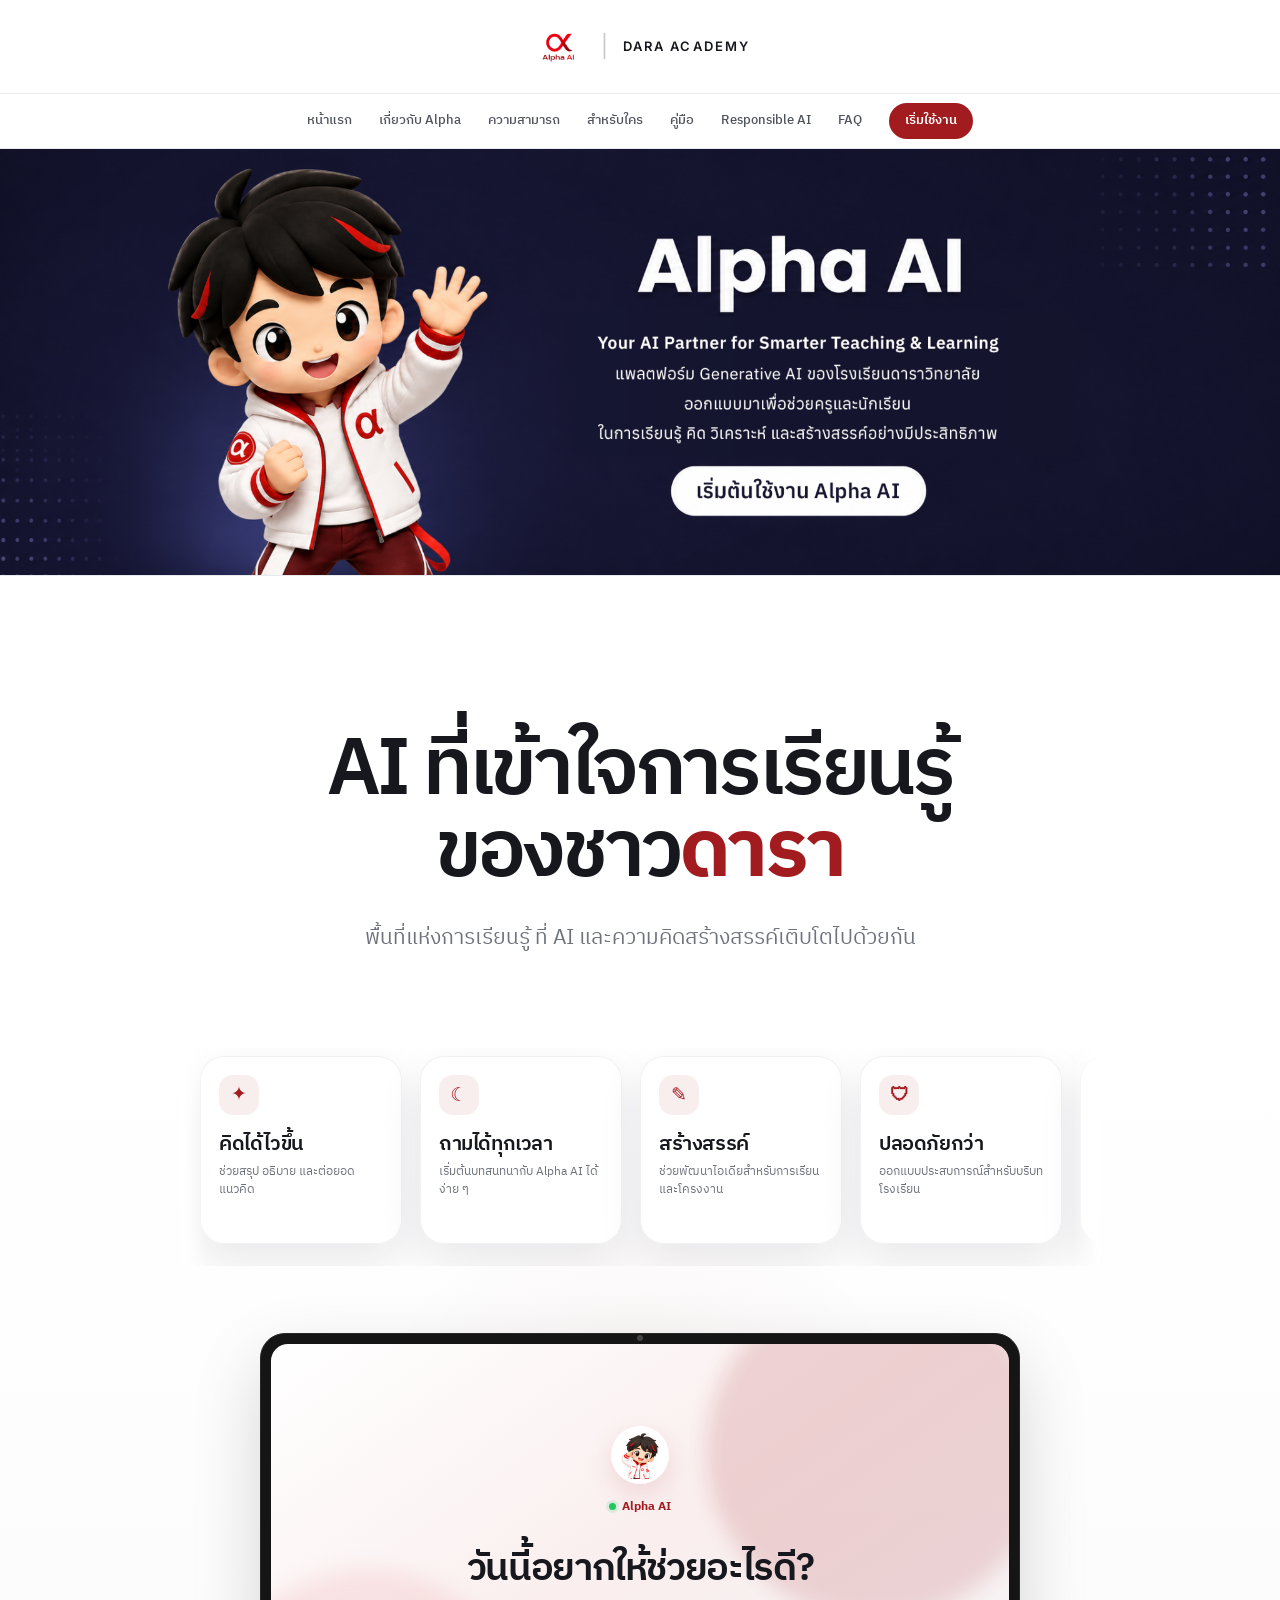
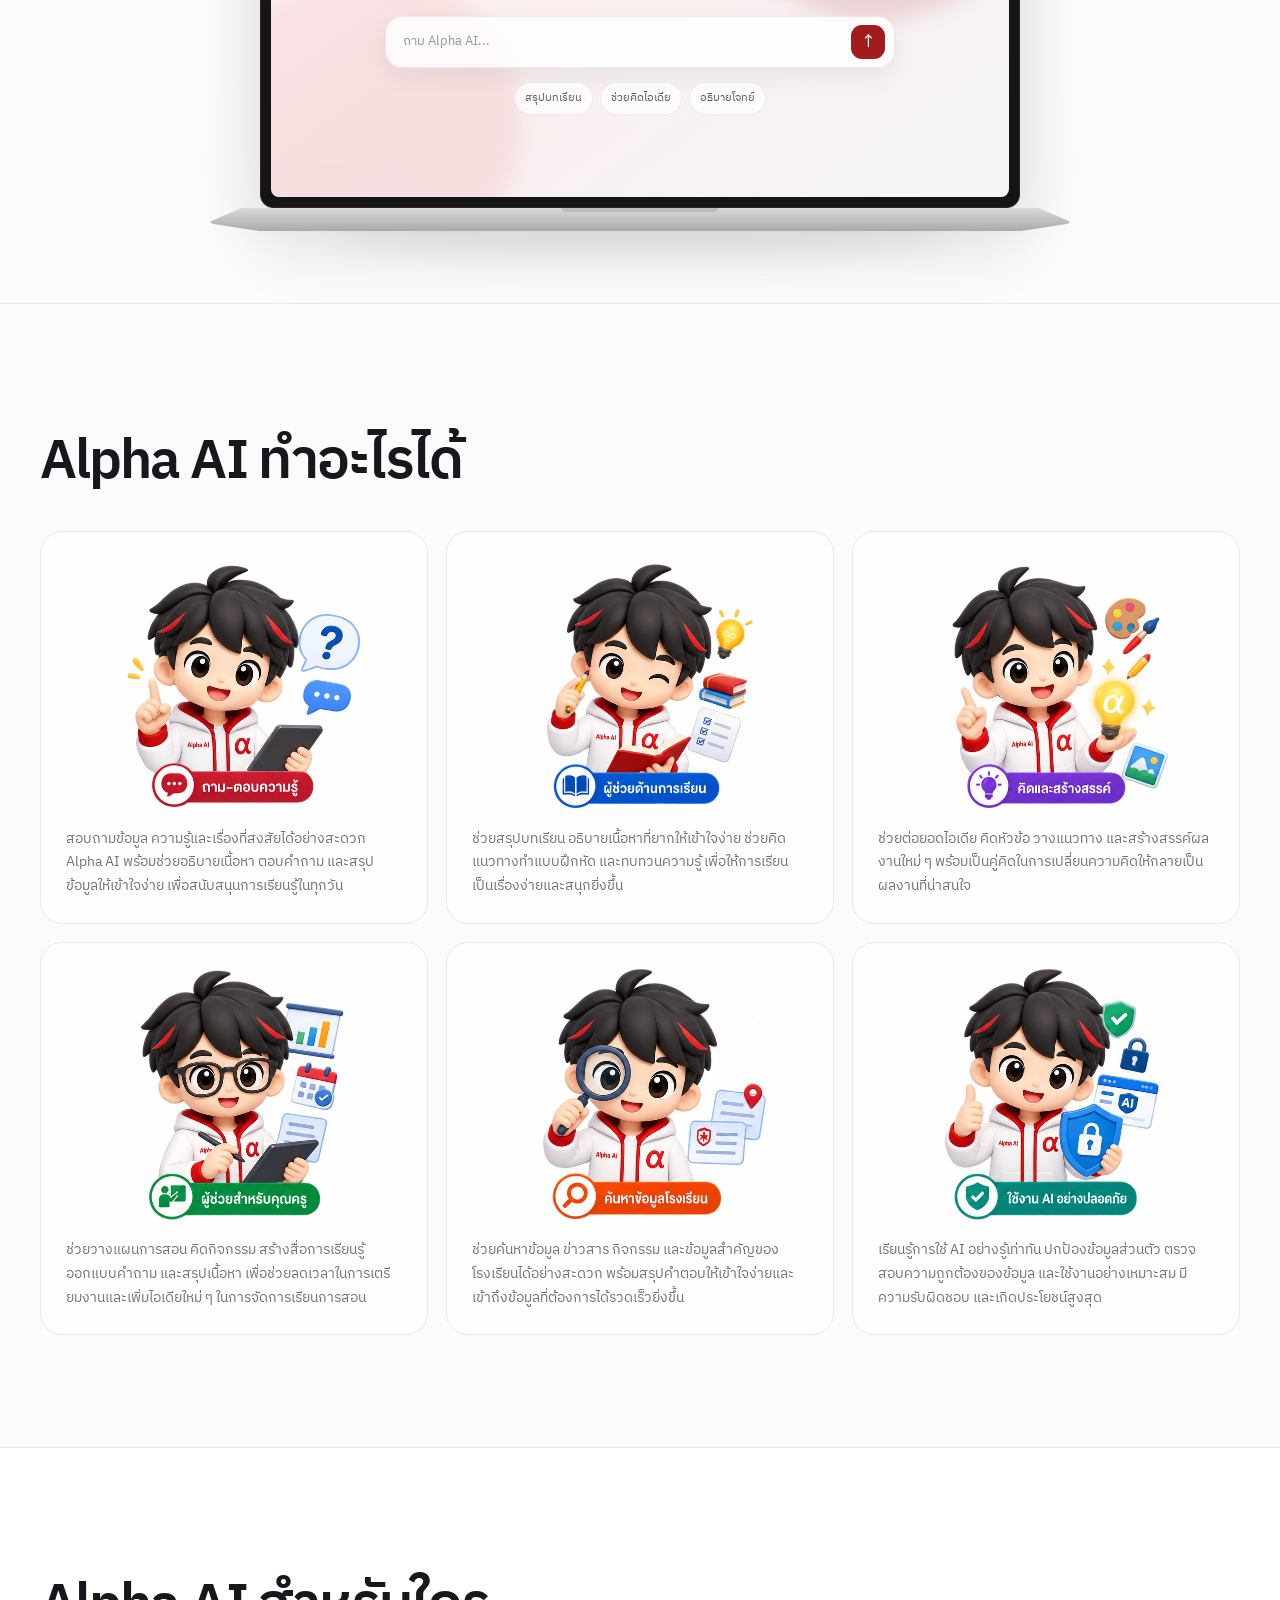
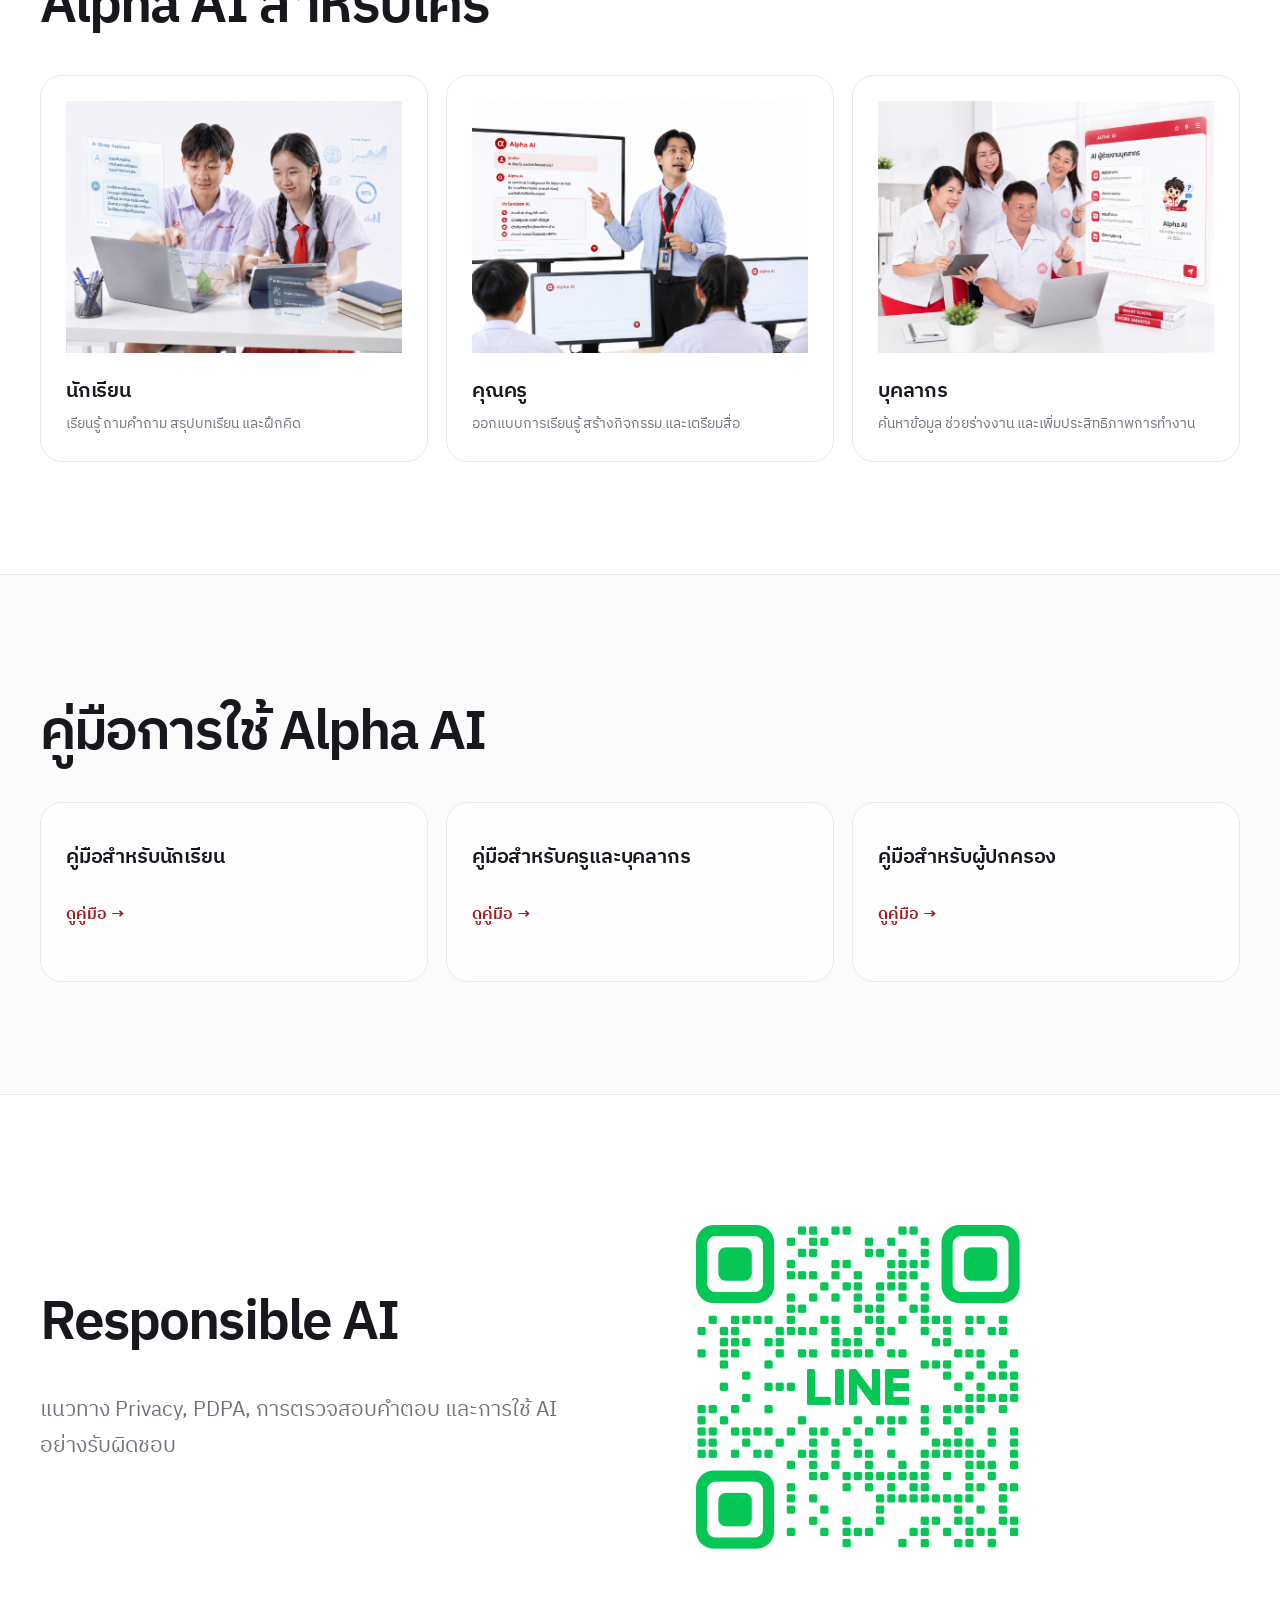
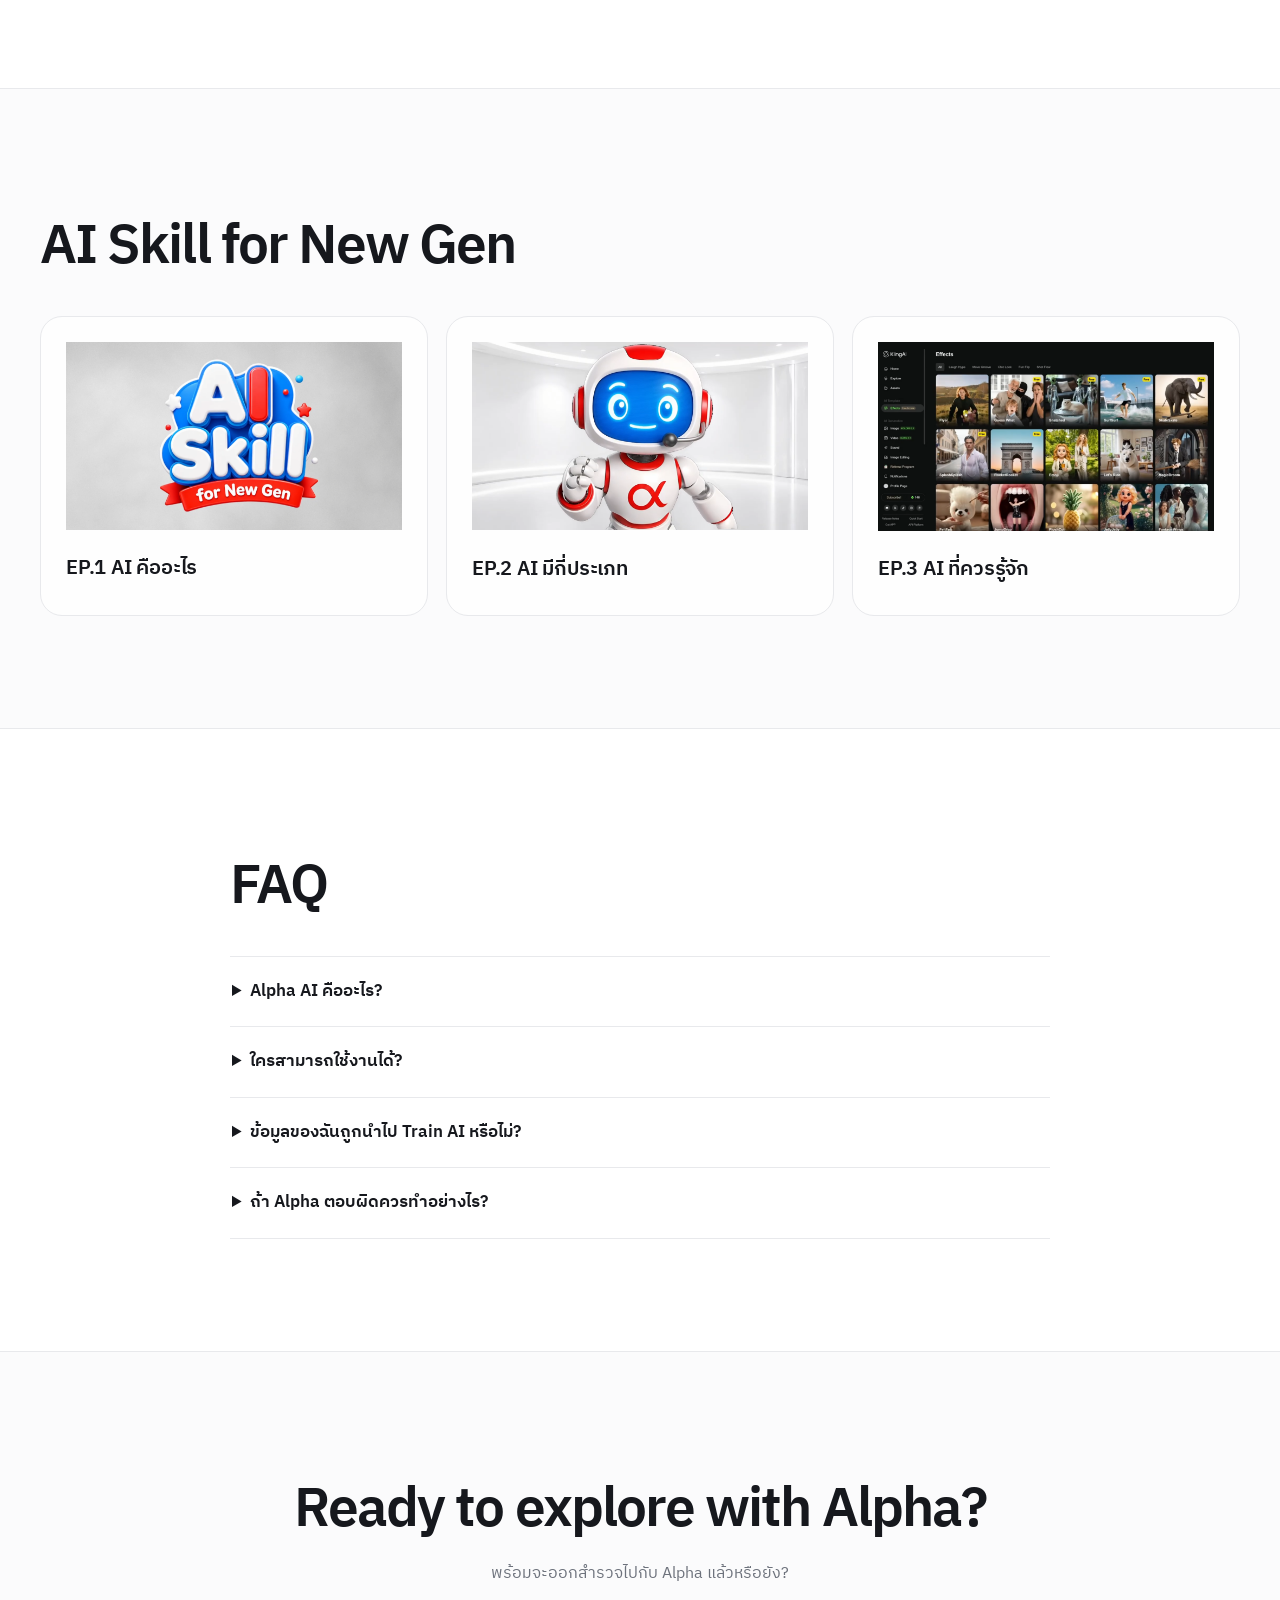
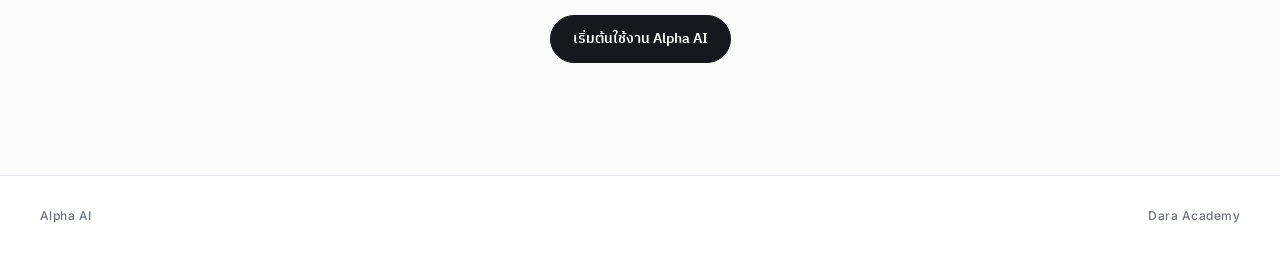
==== index.html @ 859d9763 "Add files via upload" ====
<!DOCTYPE html>
<html lang="th">
<head>
  <meta charset="UTF-8" />
  <meta name="viewport" content="width=device-width, initial-scale=1.0" />
  <meta name="description" content="Alpha AI — Dara Academy" />
  <title>Alpha AI | Dara Academy</title>
  <link rel="preconnect" href="https://fonts.googleapis.com" />
  <link rel="preconnect" href="https://fonts.gstatic.com" crossorigin />
  <link href="https://fonts.googleapis.com/css2?family=IBM+Plex+Sans+Thai:wght@400;500;600;700&family=Inter:wght@500;600;700&display=swap" rel="stylesheet" />
  <link rel="stylesheet" href="css/style-v4.css" />
</head>
<body>

  <!-- Two-tier Header -->
  <header class="site-header" id="siteHeader">
    <!-- ชั้นบน: Logo / Brand -->
    <div class="brand-header">
      <a class="brand-lockup" href="#top" aria-label="Alpha AI หน้าแรก">
            <img
      src="assets/logo.png"
      alt="Alpha AI Logo"
      class="brand-logo"
    >
        <span>|</span>
        <span>DARA ACADEMY</span>
      </a>
    </div>

    <!-- ชั้นล่าง: Navigation -->
    <div class="nav-bar">
      <div class="nav-inner">
        <a class="mobile-home" href="#top">หน้าแรก</a>

        <button
          class="menu-toggle"
          id="menuToggle"
          type="button"
          aria-label="เปิดเมนู"
          aria-expanded="false"
          aria-controls="navLinks"
        >
          <span></span>
          <span></span>
          <span></span>
        </button>

        <nav class="nav-links" id="navLinks" aria-label="เมนูหลัก">
          <a href="#top">หน้าแรก</a>
          <a href="#about">เกี่ยวกับ Alpha</a>
          <a href="#features">ความสามารถ</a>
          <a href="#users">สำหรับใคร</a>
          <a href="#guide">คู่มือ</a>
          <a href="#responsible-ai">Responsible AI</a>
          <a href="#faq">FAQ</a>
          <a class="nav-cta" href="https://alpha.dara.ac.th/">เริ่มใช้งาน</a>
        </nav>
      </div>
    </div>
  </header>

  <main id="top">
    <!-- Hero Parallax -->
    <section class="hero" aria-label="Alpha AI Hero">
  <a href="https://alpha.dara.ac.th/" target="_blank" rel="noopener noreferrer">
    <img
      class="hero-image"
      src="assets/alpha-ai-hero.png"
      alt="Alpha AI — Your AI Partner for Smarter Teaching & Learning"
      width="2048"
      height="682"
    />
  </a>
</section>

    <!-- About -->
    
 <section class="intro" id="about">
      <p class="eyebrow"></p>
      <h1>
  AI ที่เข้าใจการเรียนรู้<br>
  ของชาว<span
    style="
      color: #a11b1f !important;
      -webkit-text-fill-color: #a11b1f !important;
      background: none !important;
      font-weight: 900 !important;
    "
  >ดารา</span>
</h1>
      <p class="lead">พื้นที่แห่งการเรียนรู้ ที่ AI และความคิดสร้างสรรค์เติบโตไปด้วยกัน</p>
    </section>

    <section class="showcase" id="showcase">
      <div class="stage" id="stage">

        <div class="mobile-card-viewport" aria-label="Alpha AI feature highlights"><div class="mobile-card-strip" id="mobileCardStrip">
          <article class="float-card card-left card-left-back" data-depth="0.28">
            <div class="card-icon">✦</div>
            <h3>คิดได้ไวขึ้น</h3>
            <p>ช่วยสรุป อธิบาย และต่อยอดแนวคิด</p>
          </article>

          <article class="float-card card-left card-left-front" data-depth="0.48">
            <div class="card-icon moon-icon">☾</div>
            <h3>ถามได้ทุกเวลา</h3>
            <p>เริ่มต้นบทสนทนากับ Alpha AI ได้ง่าย ๆ</p>
          </article>

          <article class="float-card card-right card-right-front" data-depth="0.44">
            <div class="card-icon creative-icon">✎</div>
            <h3>สร้างสรรค์</h3>
            <p>ช่วยพัฒนาไอเดียสำหรับการเรียนและโครงงาน</p>
          </article>

          <article class="float-card card-right card-right-back" data-depth="0.25">
            <div class="card-icon shield-icon">🛡</div>
            <h3>ปลอดภัยกว่า</h3>
            <p>ออกแบบประสบการณ์สำหรับบริบทโรงเรียน</p>
          </article>
        </div></div><br><br>

        <a
  href="https://alpha.dara.ac.th/"
  target="_blank"
  rel="noopener noreferrer"
  class="device-link"
>
  <div class="device" data-depth="0.10">
    <div class="device-lid">
      <div class="camera"></div>

      <div class="screen">
        <div class="screen-glow glow-a"></div>
        <div class="screen-glow glow-b"></div>

        <div class="screen-ui">
          <div class="alpha-orb">
            <img src="assets/alpha_profile.png" alt="">
          </div>

          <p class="screen-kicker">Alpha AI</p><br>

          <h2>วันนี้อยากให้ช่วยอะไรดี?</h2>

          <div class="prompt-box">
            <span>ถาม Alpha AI...</span>
            <button type="button" aria-label="ส่ง">↑</button>
          </div>

          <div class="chips">
            <span>สรุปบทเรียน</span>
            <span>ช่วยคิดไอเดีย</span>
            <span>อธิบายโจทย์</span>
          </div>
        </div>
      </div>
    </div>

    <div class="device-base">
      <div class="trackpad"></div>
    </div>
  </div>
</a>

      </div>
    </section>

    <!-- Features -->
    <section class="section" id="features">
      <div class="container">
        <p class="eyebrow"></p>
        <h2>Alpha AI ทำอะไรได้</h2>

        <div class="grid grid-3">
          <article class="card">
          <center><img src="assets/knowledge.png" alt="ถาม–ตอบความรู้" class="feature-icon"></center>

  <div class="card-content">
    <h3></h3>
    <p>
       สอบถามข้อมูล ความรู้และเรื่องที่สงสัยได้อย่างสะดวก
      Alpha AI พร้อมช่วยอธิบายเนื้อหา ตอบคำถาม และสรุปข้อมูลให้เข้าใจง่าย
      เพื่อสนับสนุนการเรียนรู้ในทุกวัน
    </p>
  </div>
</article>

          <article class="card">
          <center><img src="assets/SA.png" alt="ถาม–ตอบความรู้" class="feature-icon"></center>

  <div class="card-content">
    <h3></h3>
    <p>
       ช่วยสรุปบทเรียน อธิบายเนื้อหาที่ยากให้เข้าใจง่าย ช่วยคิดแนวทางทำแบบฝึกหัด และทบทวนความรู้ เพื่อให้การเรียนเป็นเรื่องง่ายและสนุกยิ่งขึ้น
    </p>
  </div>
</article>

          <article class="card">
          <center><img src="assets/IDEA.png" alt="ถาม–ตอบความรู้" class="feature-icon"></center>

  <div class="card-content">
    <h3></h3>
    <p>
       ช่วยต่อยอดไอเดีย คิดหัวข้อ วางแนวทาง และสร้างสรรค์ผลงานใหม่ ๆ พร้อมเป็นคู่คิดในการเปลี่ยนความคิดให้กลายเป็นผลงานที่น่าสนใจ
    </p>
  </div>
</article>

          <article class="card">
          <center><img src="assets/TA.png" alt="ถาม–ตอบความรู้" class="feature-icon"></center>

  <div class="card-content">
    <h3></h3>
    <p>
       ช่วยวางแผนการสอน คิดกิจกรรม สร้างสื่อการเรียนรู้ ออกแบบคำถาม และสรุปเนื้อหา เพื่อช่วยลดเวลาในการเตรียมงานและเพิ่มไอเดียใหม่ ๆ ในการจัดการเรียนการสอน
    </p>
  </div>
</article>

          <article class="card">
          <center><img src="assets/infoa.png" alt="ถาม–ตอบความรู้" class="feature-icon"></center>

  <div class="card-content">
    <h3></h3>
    <p>
       ช่วยค้นหาข้อมูล ข่าวสาร กิจกรรม และข้อมูลสำคัญของโรงเรียนได้อย่างสะดวก พร้อมสรุปคำตอบให้เข้าใจง่ายและเข้าถึงข้อมูลที่ต้องการได้รวดเร็วยิ่งขึ้น
    </p>
  </div>
</article>

          <article class="card">
          <center><img src="assets/safe.png" alt="ถาม–ตอบความรู้" class="feature-icon"></center>

  <div class="card-content">
    <h3></h3>
    <p>
       เรียนรู้การใช้ AI อย่างรู้เท่าทัน ปกป้องข้อมูลส่วนตัว ตรวจสอบความถูกต้องของข้อมูล และใช้งานอย่างเหมาะสม มีความรับผิดชอบ และเกิดประโยชน์สูงสุด
    </p>
  </div>
</article>
        </div>
      </div>
    </section>

    <!-- Users -->
    <section class="section" id="users">
      <div class="container">
        <p class="eyebrow"></p>
        <h2>Alpha AI สำหรับใคร</h2>

        <div class="grid grid-3">
          <article class="card tall">
          <img src="assets/sai.png" alt="นักเรียน" class="card-image">

          <h3>นักเรียน</h3>
          <p>เรียนรู้ ถามคำถาม สรุปบทเรียน และฝึกคิด</p>
        </article>

          <article class="card tall">
            <img src="assets/tai.png" alt="ครู" class="card-image">
            <h3>คุณครู</h3>
            <p>ออกแบบการเรียนรู้ สร้างกิจกรรม และเตรียมสื่อ</p>
          </article>

          <article class="card tall">
            <img src="assets/taai.png" alt="บุคลากร" class="card-image">
            <h3>บุคลากร</h3>
            <p>ค้นหาข้อมูล ช่วยร่างงาน และเพิ่มประสิทธิภาพการทำงาน</p>
          </article>
        </div>
      </div>
    </section>

    <!-- Guide -->
    <section class="section" id="guide">
      <div class="container">
        <p class="eyebrow"></p>
        <h2>คู่มือการใช้ Alpha AI</h2>

        <div class="grid grid-3">
          <article class="card">
            <h3>คู่มือสำหรับนักเรียน</h3>
            <a class="text-link" href="#">ดูคู่มือ →</a>
          </article>

          <article class="card">
            <h3>คู่มือสำหรับครูและบุคลากร</h3>
            <a class="text-link" href="#">ดูคู่มือ →</a>
          </article>

          <article class="card">
            <h3>คู่มือสำหรับผู้ปกครอง</h3>
            <a class="text-link" href="#">ดูคู่มือ →</a>
          </article>
        </div>
      </div>
    </section>

    <!-- Responsible AI -->
    <section class="section" id="responsible-ai">
      <div class="container split">
        <div>
          <p class="eyebrow"></p>
          <h2>Responsible AI</h2>
          <p class="lead">
            แนวทาง Privacy, PDPA, การตรวจสอบคำตอบ
            และการใช้ AI อย่างรับผิดชอบ
          </p>
        </div>

        <div class="portrait">
  <img src="assets/PDPA_Alpha.png" alt="PDPA Alpha AI">
</div>
      </div>
    </section>

    <!-- Video -->
    <section class="section" id="learning">
      <div class="container">
        <p class="eyebrow"></p>
        <h2>AI Skill for New Gen</h2>

        <div class="grid grid-3">
          <article class="video-card">

            <a
              href="https://drive.google.com/file/d/1ubziDtpWnqqOI3qflpAUtCkeetdr7fU9/view?usp=sharing"
              target="_blank"
              rel="noopener noreferrer"
              class="video-thumbnail"
            >
                <img src="assets/ep1-thumbnail.png" alt="EP.1 AI คืออะไร">
    
            </a>

            <h3>EP.1 AI คืออะไร</h3>

          </article>

          <article class="video-card">

            <a
              href="https://drive.google.com/file/d/1PbnJq6iWfEtBlr62YRTaNJaegEfetU_a/view?usp=sharing"
              target="_blank"
              rel="noopener noreferrer"
              class="video-thumbnail"
            >
                <img src="assets/ep2-thumbnail.png" alt="EP.2 AI มีกี่ประเภท">
    
            </a>

            <h3>EP.2 AI มีกี่ประเภท</h3>

          </article>

          <article class="video-card">

            <a
              href="https://drive.google.com/file/d/1ObPsBnQq7TnpqhFkC4HvqA9BlCm9gLXl/view?usp=sharing"
              target="_blank"
              rel="noopener noreferrer"
              class="video-thumbnail"
            >
                <img src="assets/ep3-thumbnail.png" alt="EP.3 AI ที่ควรรู้จัก">
    
            </a>

            <h3>EP.3 AI ที่ควรรู้จัก</h3>

          </article>
        </div>
      </div>
    </section>

    <!-- FAQ -->
    <section class="section" id="faq">
      <div class="container narrow">
        <p class="eyebrow"></p>
        <h2>FAQ</h2>

        <details>
          <summary>Alpha AI คืออะไร?</summary>
          <p>พื้นที่สำหรับคำตอบ</p>
        </details>

        <details>
          <summary>ใครสามารถใช้งานได้?</summary>
          <p>พื้นที่สำหรับคำตอบ</p>
        </details>

        <details>
          <summary>ข้อมูลของฉันถูกนำไป Train AI หรือไม่?</summary>
          <p>พื้นที่สำหรับคำตอบ</p>
        </details>

        <details>
          <summary>ถ้า Alpha ตอบผิดควรทำอย่างไร?</summary>
          <p>พื้นที่สำหรับคำตอบ</p>
        </details>
      </div>
    </section>

    <!-- CTA -->
    <section class="section cta">
      <div class="container narrow">
        <p class="eyebrow"></p>
        <h2>Ready to explore with Alpha?</h2>
        <p>พร้อมจะออกสำรวจไปกับ Alpha แล้วหรือยัง?</p>
        <a class="button-outline" href="#">เริ่มต้นใช้งาน Alpha AI</a>
      </div>
    </section>
  </main>

  <footer class="footer">
    <div class="container footer-inner">
      <span>Alpha AI</span>
      <span>Dara Academy</span>
    </div>
  </footer>

  <script src="js/main-v4.js"></script>
</body>
</html>
---- css/style-v4.css ----
/* =========================================================
   Alpha AI — Refined UI
   โครงสร้างเดิม / ปรับ typography, spacing และ responsive
   ========================================================= */

:root {
  --red: #a11b1f;
  --red-dark: #86171a;
  --red-soft: #f8eeee;
  --ink: #16181d;
  --muted: #6d727c;
  --line: #e8e9ec;
  --line-strong: #dfe1e5;
  --paper: #ffffff;
  --soft: #f7f7f8;
  --soft-2: #fbfbfc;
  --nav-height: 54px;
  --max-width: 1200px;
  --radius-sm: 14px;
  --radius-md: 22px;
  --radius-lg: 30px;
  --ease: cubic-bezier(.2,.8,.2,1);
}

* {
  box-sizing: border-box;
}

html {
  scroll-behavior: smooth;
  scroll-padding-top: 24px;
}

body {
  margin: 0;
  overflow-x: hidden;
  color: var(--ink);
  background: var(--paper);
  font-family: "IBM Plex Sans Thai", "Inter", ui-sans-serif, system-ui, -apple-system,
    BlinkMacSystemFont, "Segoe UI", sans-serif;
  font-size: 16px;
  line-height: 1.65;
  -webkit-font-smoothing: antialiased;
  text-rendering: optimizeLegibility;
}

button,
input,
textarea,
select {
  font: inherit;
}

img {
  max-width: 100%;
}

a {
  color: inherit;
  text-decoration: none;
}

::selection {
  background: rgba(161, 27, 31, .14);
}

/* =========================================================
   Header — โครง 2 ชั้นเดิม
   ========================================================= */

.site-header {
  width: 100%;
  background: var(--paper);
}

.brand-header {
  min-height: 94px;
  display: flex;
  align-items: center;
  justify-content: center;
  padding: 17px 24px;
  border-bottom: 1px solid var(--line);
}

.brand-lockup {
  display: inline-flex;
  align-items: center;
  justify-content: center;
  gap: 15px;
  color: var(--ink);
  font-family: "Inter", "IBM Plex Sans Thai", sans-serif;
  font-weight: 600;
  letter-spacing: .08em;
}

.brand-logo {
  width: 56px;
  height: 56px;
  object-fit: contain;
}

.brand-lockup > span:first-of-type {
  color: #c6c8cd;
  font-size: 22px;
  font-weight: 400;
  letter-spacing: 0;
}

.brand-lockup > span:last-child {
  font-size: 13px;
  letter-spacing: .16em;
}

.nav-bar {
  position: relative;
  z-index: 100;
  width: 100%;
  min-height: var(--nav-height);
  background: rgba(255, 255, 255, .96);
  border-bottom: 1px solid var(--line);
}

.nav-inner {
  width: min(100%, var(--max-width));
  min-height: var(--nav-height);
  margin: 0 auto;
  padding: 0 24px;
  display: flex;
  align-items: center;
  justify-content: center;
}

.nav-links {
  width: 100%;
  display: flex;
  align-items: center;
  justify-content: center;
  gap: clamp(15px, 2.1vw, 32px);
}

.nav-links a {
  position: relative;
  display: inline-flex;
  align-items: center;
  min-height: var(--nav-height);
  color: #4f535b;
  white-space: nowrap;
  font-size: 13px;
  font-weight: 500;
  transition: color .22s var(--ease);
}

.nav-links a:not(.nav-cta)::after {
  content: "";
  position: absolute;
  left: 0;
  right: 0;
  bottom: 8px;
  height: 1.5px;
  border-radius: 99px;
  background: var(--red);
  transform: scaleX(0);
  transform-origin: center;
  transition: transform .22s var(--ease);
}

.nav-links a:hover,
.nav-links a:focus-visible {
  color: var(--ink);
}

.nav-links a:not(.nav-cta):hover::after,
.nav-links a:not(.nav-cta):focus-visible::after {
  transform: scaleX(1);
}

.nav-cta {
  min-height: 36px !important;
  padding: 0 16px;
  border-radius: 999px;
  color: #fff !important;
  background: var(--red);
  font-weight: 600 !important;
  transition: background .22s var(--ease), transform .22s var(--ease) !important;
}

.nav-cta:hover,
.nav-cta:focus-visible {
  background: var(--red-dark);
  transform: translateY(-1px);
}

.mobile-home,
.menu-toggle {
  display: none;
}

.menu-toggle {
  width: 40px;
  height: 40px;
  border: 1px solid var(--line-strong);
  border-radius: 12px;
  background: var(--paper);
  padding: 9px 10px;
  cursor: pointer;
}

.menu-toggle span {
  display: block;
  width: 100%;
  height: 1.5px;
  margin: 4px 0;
  border-radius: 99px;
  background: var(--ink);
}

/* =========================================================
   Hero — รักษาสัดส่วนภาพเดิม ไม่ crop
   ========================================================= */

.hero {
  position: relative;
  width: 100%;
  overflow: hidden;
  line-height: 0;
  background: #111;
  border-bottom: 1px solid var(--line);
}

.hero-image {
  display: block;
  width: 100%;
  height: auto;
  max-width: 100%;
  object-fit: contain;
}

/* =========================================================
   Intro + Apple-inspired showcase
   ========================================================= */

.intro {
  min-height: 50vh;
  display: flex;
  flex-direction: column;
  justify-content: center;
  align-items: center;
  text-align: center;
  padding: clamp(76px, 9vw, 124px) 24px 48px;
  background: var(--paper);
}

.eyebrow {
  margin: 0 0 16px;
  color: var(--red);
  font-family: "Inter", "IBM Plex Sans Thai", sans-serif;
  font-size: 11px;
  font-weight: 700;
  letter-spacing: .15em;
  text-transform: uppercase;
}

.intro h1 {
  max-width: 980px;
  margin: 0;
  font-size: clamp(44px, 6.25vw, 92px);
  font-weight: 600;
  line-height: 1.03;
  letter-spacing: -.045em;
}

.intro .lead {
  max-width: 680px;
  margin: 25px auto 0;
}

.lead {
  max-width: 760px;
  margin: 0 0 42px;
  color: var(--muted);
  font-size: clamp(17px, 1.7vw, 21px);
  font-weight: 400;
  line-height: 1.72;
}

.showcase {
  position: relative;
  min-height: 112vh;
  padding: 7vh 0 18vh;
  display: flex;
  justify-content: center;
  align-items: flex-start;
  background:
    radial-gradient(circle at 50% 44%, rgba(161, 27, 31, .035), transparent 38%),
    var(--paper);
}

.stage {
  position: sticky;
  top: 70px;
  width: min(1440px, 100vw);
  height: 700px;
  margin: 0 auto;
  display: flex;
  align-items: center;
  justify-content: center;
  perspective: 1400px;
}

.device {
  position: relative;
  z-index: 10;
  width: min(53vw, 740px);
  transform-origin: center center;
  will-change: transform;
}

.device-lid {
  position: relative;
  width: 100%;
  aspect-ratio: 16 / 10;
  padding: 10px;
  background: #151515;
  border: 1px solid #292929;
  border-radius: 25px 25px 13px 13px;
  box-shadow: 0 28px 70px rgba(0, 0, 0, .16);
}

.camera {
  position: absolute;
  top: 1px;
  left: 50%;
  z-index: 2;
  width: 6px;
  height: 6px;
  border-radius: 50%;
  background: #444;
  transform: translateX(-50%);
}

.screen {
  position: relative;
  width: 100%;
  height: 100%;
  overflow: hidden;
  border-radius: 17px 17px 8px 8px;
  background: linear-gradient(145deg, #fff 0%, #faeeee 48%, #f5f5f7 100%);
}

.screen-kicker{
  display: inline-flex;
  align-items: center;
  justify-content: center;
  gap: 6px;
}

.screen-kicker::before{
  content: "";
  width: 7px;
  height: 7px;
  background: #22c55e;
  border-radius: 50%;
  box-shadow: 0 0 0 3px rgba(34, 197, 94, 0.14);
  flex-shrink: 0;
}

.screen-kicker::before{
  content: "";
  width: 7px;
  height: 7px;
  background: #22c55e;
  border-radius: 50%;
  box-shadow: 0 0 0 3px rgba(34, 197, 94, 0.14);
  flex-shrink: 0;
  animation: onlinePulse 2s ease-in-out infinite;
}

@keyframes onlinePulse{
  0%, 100%{
    box-shadow: 0 0 0 3px rgba(34, 197, 94, 0.14);
  }
  50%{
    box-shadow: 0 0 0 6px rgba(34, 197, 94, 0);
  }
}

.screen-glow {
  position: absolute;
  border-radius: 999px;
  filter: blur(10px);
  opacity: .72;
}

.glow-a {
  width: 46%;
  aspect-ratio: 1;
  right: -5%;
  top: -14%;
  background: rgba(161, 27, 31, .2);
}

.glow-b {
  width: 42%;
  aspect-ratio: 1;
  left: -8%;
  bottom: -18%;
  background: rgba(240, 185, 188, .42);
}

.screen-ui {
  position: absolute;
  inset: 0;
  display: flex;
  flex-direction: column;
  align-items: center;
  justify-content: center;
  padding: 7%;
  text-align: center;
}

.alpha-orb {
  width: 58px;
  height: 58px;
  display: grid;
  place-items: center;
  flex: 0 0 auto;
  overflow: hidden;
  border-radius: 50%;
  padding: 4px;
  background: rgba(255, 255, 255, .94);
  border: 1px solid rgba(255, 255, 255, .98);
  box-shadow: 0 10px 26px rgba(161, 27, 31, .12);
}

.alpha-orb img {
  width: 100%;
  height: 100%;
  object-fit: contain;
  display: block;
}

.screen-kicker {
  margin: 13px 0 6px;
  color: var(--red);
  font-size: 12px;
  font-weight: 700;
  letter-spacing: .01em;
}

.feature-icon {
  width: 256px;
  height: 256px;
  object-fit: contain;
  display: block;
  margin: 0 0 -2px 0;
}

.card h3 {
  margin: 0 0 6px 0;
}

.screen-ui h2 {
  margin: 0;
  font-size: clamp(28px, 3vw, 48px);
  font-weight: 600;
  line-height: 1.05;
  letter-spacing: -.035em;
}

.prompt-box {
  width: min(510px, 90%);
  margin-top: 26px;
  padding: 8px 9px 8px 17px;
  display: flex;
  align-items: center;
  justify-content: space-between;
  color: #92969f;
  background: rgba(255, 255, 255, .82);
  border: 1px solid rgba(17, 24, 39, .08);
  border-radius: 17px;
  box-shadow: 0 9px 24px rgba(17, 24, 39, .065);
  font-size: 13px;
}

.prompt-box button {
  width: 34px;
  height: 34px;
  padding: 0;
  border: 0;
  border-radius: 11px;
  color: #fff;
  background: var(--red);
  font-size: 18px;
  line-height: 1;
}

.chips {
  display: flex;
  gap: 7px;
  flex-wrap: wrap;
  justify-content: center;
  margin-top: 14px;
}

.chips span {
  padding: 7px 10px;
  border: 1px solid rgba(17, 24, 39, .07);
  border-radius: 999px;
  color: #555a63;
  background: rgba(255, 255, 255, .72);
  font-size: 10.5px;
}

.device-base {
  position: relative;
  width: 114%;
  height: 23px;
  margin-left: -7%;
  background: linear-gradient(#d9d9d9, #aaa);
  border-radius: 3px 3px 28px 28px;
  clip-path: polygon(4% 0, 96% 0, 100% 65%, 94% 100%, 6% 100%, 0 65%);
  box-shadow: 0 17px 27px rgba(0, 0, 0, .10);
}

.trackpad {
  position: absolute;
  top: 0;
  left: 50%;
  width: 18%;
  height: 4px;
  border-radius: 0 0 6px 6px;
  background: #bdbdbd;
  transform: translateX(-50%);
}

.mobile-card-viewport,
.mobile-card-strip {
  display: contents;
}

.float-card {
  position: absolute;
  z-index: 5;
  width: clamp(188px, 18.5vw, 270px);
  min-height: 218px;
  padding: 23px;
  border: 1px solid rgba(17, 24, 39, .065);
  border-radius: 27px;
  background: rgba(255, 255, 255, .94);
  box-shadow: 0 24px 60px rgba(17, 24, 39, .11);
  backdrop-filter: blur(18px);
  will-change: transform;
}

.float-card h3 {
  margin: 27px 0 8px;
  font-size: clamp(19px, 1.8vw, 27px);
  font-weight: 600;
  line-height: 1.2;
  letter-spacing: -.02em;
}

.float-card p {
  margin: 0;
  color: var(--muted);
  font-size: 13px;
  line-height: 1.65;
}

.card-icon {
  width: 49px;
  height: 49px;
  display: grid;
  place-items: center;
  border-radius: 16px;
  color: var(--red);
  background: var(--red-soft);
  font-size: 24px;
  font-weight: 700;
}

.creative-icon {
  font-size: 21px;
  line-height: 1;
}

.moon-icon {
  font-size: 23px;
  line-height: 1;
}

.shield-icon {
  font-size: 20px;
  line-height: 1;
}

.card-left-back { left: 3%; top: 96px; transform: rotate(-8deg); }
.card-left-front { left: 10.5%; bottom: 68px; transform: rotate(6deg); }
.card-right-front { right: 10.5%; top: 74px; transform: rotate(7deg); }
.card-right-back { right: 3%; bottom: 72px; transform: rotate(-7deg); }

.mini-chat {
  width: 62px;
  height: 38px;
  padding: 0 13px;
  display: flex;
  align-items: center;
  gap: 5px;
  border-radius: 12px;
  background: var(--red);
}

.dot {
  width: 6px;
  height: 6px;
  border-radius: 50%;
  background: #fff;
  opacity: .9;
}

.spark-grid {
  width: max-content;
  padding: 11px;
  display: grid;
  grid-template-columns: repeat(3, 17px);
  gap: 7px;
  border-radius: 14px;
  background: #f8e9ea;
}

.spark-grid i {
  display: block;
  width: 17px;
  height: 17px;
  border-radius: 5px;
  background: var(--red);
  opacity: .42;
}

.spark-grid i:nth-child(2),
.spark-grid i:nth-child(5) {
  opacity: 1;
}

/* =========================================================
   Content sections — โครงเดิม, visual rhythm ใหม่
   ========================================================= */

.section {
  padding: clamp(78px, 9vw, 112px) 24px;
  border-top: 1px solid var(--line);
  scroll-margin-top: 20px;
  background: var(--paper);
}

.section:nth-of-type(even) {
  background: var(--soft-2);
}

.container {
  width: min(100%, var(--max-width));
  margin: 0 auto;
}

.narrow {
  max-width: 820px;
}

.section h2 {
  max-width: 900px;
  margin: 0 0 38px;
  font-size: clamp(34px, 4.3vw, 58px);
  font-weight: 600;
  line-height: 1.1;
  letter-spacing: -.035em;
}

.section h3 {
  margin: 16px 0 7px;
  font-size: 20px;
  font-weight: 600;
  line-height: 1.35;
  letter-spacing: -.01em;
}

.grid {
  display: grid;
  gap: 18px;
}

.grid-3 {
  grid-template-columns: repeat(3, minmax(0, 1fr));
}

.card,
.video-card {
  min-height: 180px;
  padding: 25px;
  border: 1px solid var(--line);
  border-radius: var(--radius-md);
  background: rgba(255, 255, 255, .82);
  transition: transform .24s var(--ease), border-color .24s var(--ease), background .24s var(--ease);
}

.card:hover,
.video-card:hover {
  transform: translateY(-3px);
  border-color: #d9dce1;
  background: #fff;
}

.card > span {
  color: var(--red);
  font-family: "Inter", sans-serif;
  font-size: 11px;
  font-weight: 700;
  letter-spacing: .09em;
}

.card p,
.video-card p,
.section > p,
.container > p:not(.eyebrow):not(.lead) {
  color: var(--muted);
}

.card p {
  margin: 0;
  font-size: 14px;
  line-height: 1.7;
}

.card.tall {
  min-height: 380px;
}

.placeholder {
  display: grid;
  place-items: center;
  padding: 24px;
  border: 1px dashed #c9ccd2;
  border-radius: 17px;
  color: #9a9ea6;
  background: #fafafa;
  text-align: center;
  font-family: "Inter", "IBM Plex Sans Thai", sans-serif;
  font-size: 11px;
  font-weight: 600;
  letter-spacing: .09em;
}

.placeholder.large {
  min-height: 420px;
  margin-top: 40px;
}

.placeholder.media {
  min-height: 220px;
}

.placeholder.portrait {
  min-height: 440px;
}

.placeholder.video {
  min-height: auto;
  aspect-ratio: 16 / 9;
}

.split {
  display: grid;
  grid-template-columns: 1fr 1fr;
  gap: clamp(44px, 6vw, 76px);
  align-items: center;
}

.text-link {
  position: relative;
  display: inline-flex;
  align-items: center;
  margin-top: 24px;
  color: var(--red);
  font-weight: 600;
}

.text-link:hover,
.text-link:focus-visible {
  color: var(--red-dark);
}

/* FAQ */

details {
  padding: 22px 2px;
  border-top: 1px solid var(--line);
}

details:last-child {
  border-bottom: 1px solid var(--line);
}

summary {
  cursor: pointer;
  color: var(--ink);
  font-size: 17px;
  font-weight: 600;
  line-height: 1.5;
}

details p {
  margin: 12px 0 0;
  color: var(--muted);
  font-size: 15px;
}

/* CTA */

.cta {
  text-align: center;
}

.cta .container {
  display: flex;
  flex-direction: column;
  align-items: center;
}

.cta h2 {
  margin-bottom: 20px;
}

.cta p:not(.eyebrow) {
  margin: 0;
  color: var(--muted);
}

.button-outline {
  display: inline-flex;
  align-items: center;
  justify-content: center;
  min-height: 48px;
  margin-top: 28px;
  padding: 0 22px;
  border: 1px solid var(--ink);
  border-radius: 999px;
  color: #fff;
  background: var(--ink);
  font-size: 14px;
  font-weight: 600;
  transition: transform .22s var(--ease), background .22s var(--ease);
}

.button-outline:hover,
.button-outline:focus-visible {
  background: #2b2e34;
  transform: translateY(-2px);
}

.footer {
  padding: 30px 24px;
  border-top: 1px solid var(--line);
  background: var(--paper);
}

.footer-inner {
  display: flex;
  justify-content: space-between;
  gap: 16px;
  color: var(--muted);
  font-family: "Inter", "IBM Plex Sans Thai", sans-serif;
  font-size: 12px;
  font-weight: 500;
  letter-spacing: .04em;
}

/* =========================================================
   Responsive
   ========================================================= */

@media (max-width: 1024px) {
  .stage {
    height: 630px;
  }

  .device {
    width: min(66vw, 680px);
  }

  .float-card {
    width: 218px;
    min-height: 198px;
    padding: 20px;
  }

  .card-left-back { left: -4%; }
  .card-right-back { right: -4%; }
  .card-left-front { left: 3%; }
  .card-right-front { right: 3%; }
}

@media (max-width: 900px) {
  .brand-header {
    min-height: 82px;
    padding: 14px 20px;
  }

  .brand-logo {
    width: 50px;
    height: 50px;
  }

  .brand-lockup > span:last-child {
    font-size: 11px;
  }

  .nav-bar {
    position: relative;
  }

  .nav-inner {
    min-height: 54px;
    padding: 0 20px;
    justify-content: space-between;
  }

  .mobile-home {
    display: inline-flex;
    align-items: center;
    min-height: 54px;
    color: var(--ink);
    font-size: 14px;
    font-weight: 600;
  }

  .menu-toggle {
    display: block;
  }

  .nav-links {
    position: absolute;
    top: 100%;
    left: 0;
    right: 0;
    z-index: 1000;
    display: none;
    flex-direction: column;
    align-items: stretch;
    gap: 0;
    background: rgba(255, 255, 255, .985);
    border-top: 1px solid var(--line);
    border-bottom: 1px solid var(--line);
    box-shadow: 0 18px 40px rgba(17, 24, 39, .08);
  }

  .nav-links.is-open {
    display: flex;
  }

  .nav-links a {
    width: 100%;
    min-height: auto;
    padding: 14px 20px;
    border-top: 1px solid var(--line);
    font-size: 14px;
  }

  .nav-links a:first-child {
    border-top: 0;
  }

  .nav-links a::after {
    display: none;
  }

  .nav-links .nav-cta {
    margin: 10px 20px 16px;
    width: auto;
    justify-content: center;
    border-top: 0;
  }

  .grid-3,
  .split {
    grid-template-columns: 1fr;
  }

  .card.tall {
    min-height: auto;
  }

  .placeholder.portrait {
    min-height: 360px;
  }
}

@media (min-width: 761px) {
  .showcase {
    min-height: auto;
    padding: 22px 0 72px;
    background:
      radial-gradient(circle at 50% 50%, rgba(161, 27, 31, .05), transparent 36%),
      linear-gradient(to bottom, #ffffff 0%, #fbfbfc 100%);
  }

  .stage {
    position: relative;
    top: auto;
    width: min(1200px, calc(100% - 48px));
    height: auto;
    margin: 0 auto;
    display: flex;
    flex-direction: column;
    align-items: center;
    justify-content: flex-start;
    overflow: visible;
    perspective: none;
  }

  .mobile-card-viewport {
    display: block;
    width: min(920px, 100%);
    overflow: hidden;
    padding: 8px 20px 22px;
    margin: 0 auto 14px;
    position: relative;
  }

  .mobile-card-viewport::before,
  .mobile-card-viewport::after {
    content: "";
    position: absolute;
    top: 0;
    bottom: 0;
    width: 28px;
    z-index: 2;
    pointer-events: none;
  }

  .mobile-card-viewport::before {
    left: 0;
    background: linear-gradient(to right, #ffffff, rgba(255,255,255,0));
  }

  .mobile-card-viewport::after {
    right: 0;
    background: linear-gradient(to left, #ffffff, rgba(255,255,255,0));
  }

  .mobile-card-strip {
    display: flex;
    align-items: stretch;
    width: max-content;
    gap: 18px;
    will-change: transform;
  }

  .float-card {
    position: relative;
    inset: auto;
    display: flex;
    flex-direction: column;
    justify-content: flex-start;
    flex: 0 0 202px;
    width: 202px;
    height: 188px;
    min-height: 188px;
    padding: 18px;
    border: 1px solid rgba(17, 24, 39, .06);
    border-radius: 24px;
    background: rgba(255, 255, 255, .96);
    box-shadow: 0 18px 44px rgba(17, 24, 39, .09);
    opacity: 1;
    transform: none !important;
    rotate: 0deg !important;
    z-index: 1;
    backdrop-filter: blur(14px);
  }

  .float-card h3 {
    margin: 18px 0 6px;
    font-size: 20px;
    line-height: 1.18;
  }

  .float-card p {
    margin: 0;
    font-size: 12px;
    line-height: 1.5;
  }

  .card-icon {
    width: 40px;
    height: 40px;
    border-radius: 14px;
    font-size: 19px;
  }

  .mini-chat {
    width: 58px;
    height: 34px;
    padding: 0 11px;
    gap: 4px;
    transform: none;
  }

  .spark-grid {
    padding: 8px;
    grid-template-columns: repeat(3, 13px);
    gap: 5px;
    transform: none;
  }

  .spark-grid i {
    width: 13px;
    height: 13px;
    border-radius: 4px;
  }

  .card-left-back,
  .card-left-front,
  .card-right-front,
  .card-right-back {
    display: block;
    left: auto;
    right: auto;
    top: auto;
    bottom: auto;
  }

  .device {
    position: relative;
    width: min(62vw, 760px);
    max-width: 760px;
    margin: 0 auto;
    transform: none !important;
    z-index: 5;
  }

  .device::after {
    content: "";
    position: absolute;
    left: 50%;
    bottom: -24px;
    transform: translateX(-50%);
    width: 82%;
    height: 38px;
    background: rgba(0, 0, 0, .08);
    filter: blur(20px);
    border-radius: 50%;
    z-index: -1;
    pointer-events: none;
  }
}

@media (max-width: 760px) {
  .intro {
    min-height: auto;
    padding: 20px 20px 8px;
  }

  .eyebrow {
    margin-bottom: 8px;
    font-size: 10px;
    letter-spacing: .12em;
  }

  .intro h1 {
    max-width: 620px;
    font-size: clamp(34px, 10vw, 50px);
    line-height: 1.1;
    letter-spacing: -.025em;
  }

  .intro .lead {
    margin-top: 10px;
    font-size: 14px;
    line-height: 1.55;
  }

  .showcase {
    min-height: auto;
    padding: 8px 0 36px;
    background:
      radial-gradient(circle at 50% 55%, rgba(161, 27, 31, 0.07), transparent 36%),
      linear-gradient(to bottom, #ffffff 0%, #fbfbfc 100%);
  }

  .stage {
    position: relative;
    top: auto;
    width: 100%;
    height: auto;
    margin: 0;
    display: flex;
    flex-direction: column;
    align-items: center;
    justify-content: flex-start;
    overflow: visible;
    perspective: none;
  }

  .mobile-card-viewport {
    display: block;
    align-self: stretch;
    overflow: hidden;
    padding: 8px 20px 18px;
    margin: 0 0 8px;
    position: relative;
    min-height: 150px;
  }

  .mobile-card-viewport::before,
  .mobile-card-viewport::after {
    content: "";
    position: absolute;
    top: 0;
    bottom: 0;
    width: 20px;
    z-index: 2;
    pointer-events: none;
  }

  .mobile-card-viewport::before {
    left: 0;
    background: linear-gradient(to right, #ffffff, rgba(255,255,255,0));
  }

  .mobile-card-viewport::after {
    right: 0;
    background: linear-gradient(to left, #ffffff, rgba(255,255,255,0));
  }

  .mobile-card-strip {
    display: flex;
    align-items: stretch;
    width: max-content;
    gap: 12px;
    will-change: transform;
  }

  .float-card {
    position: relative;
    inset: auto;
    display: flex;
    flex-direction: column;
    justify-content: flex-start;
    flex: 0 0 132px;
    width: 132px;
    height: 132px;
    min-height: 132px;
    padding: 12px;
    border-radius: 20px;
    background: rgba(255, 255, 255, .96);
    box-shadow: 0 14px 34px rgba(17, 24, 39, .09);
    opacity: 1;
    transform: none !important;
    rotate: 0deg !important;
    z-index: 1;
  }

  .float-card h3 {
    margin: 12px 0 4px;
    font-size: 14px;
    line-height: 1.22;
  }

  .float-card p {
    margin: 0;
    font-size: 10px;
    line-height: 1.42;
  }

  .card-icon {
    width: 34px;
    height: 34px;
    border-radius: 11px;
    font-size: 17px;
  }

  .mini-chat {
    width: 52px;
    height: 32px;
    padding: 0 10px;
    gap: 4px;
    transform: none;
  }

  .dot {
    width: 5px;
    height: 5px;
  }

  .spark-grid {
    padding: 7px;
    grid-template-columns: repeat(3, 12px);
    gap: 4px;
    transform: none;
  }

  .spark-grid i {
    width: 12px;
    height: 12px;
    border-radius: 4px;
  }

  .card-left-back,
  .card-left-front,
  .card-right-front,
  .card-right-back {
    display: block;
    left: auto;
    right: auto;
    top: auto;
    bottom: auto;
  }

  .device {
    position: relative;
    width: 88vw;
    max-width: 430px;
    margin: 4px auto 0;
    transform: none !important;
    z-index: 5;
  }

  .device::after {
    content: "";
    position: absolute;
    left: 50%;
    bottom: -18px;
    transform: translateX(-50%);
    width: 82%;
    height: 30px;
    background: rgba(0, 0, 0, .08);
    filter: blur(16px);
    border-radius: 50%;
    z-index: -1;
    pointer-events: none;
  }

  .device-lid {
    padding: 7px;
    border-radius: 18px 18px 10px 10px;
  }

  .screen {
    border-radius: 12px 12px 6px 6px;
  }

  .screen-ui {
    padding: 5%;
  }

  .alpha-orb {
    width: 58px;
    height: 58px;
    border-radius: 50%;
    padding: 4px;
    background: rgba(255, 255, 255, .94);
    border: 1px solid rgba(255, 255, 255, .98);
    box-shadow: 0 8px 20px rgba(161, 27, 31, .10);
  }
  
  .screen-kicker {
    margin: 10px 0 4px;
    font-size: 11px;
  }

  .screen-ui h2 {
    font-size: clamp(22px, 6.8vw, 32px);
  }

  .prompt-box {
    width: min(320px, 88%);
    margin-top: 14px;
    padding: 7px 8px 7px 14px;
    border-radius: 15px;
    font-size: 12px;
  }

  .prompt-box button {
    width: 32px;
    height: 32px;
    border-radius: 10px;
    font-size: 16px;
  }

  .chips {
    display: none;
  }

  .device-base {
    height: 14px;
  }
}

@media (max-width: 420px) {
  .intro {
    padding-top: 14px;
  }

  .intro h1 {
    font-size: clamp(30px, 9vw, 42px);
  }

  .intro .lead {
    font-size: 13.5px;
  }

  .mobile-card-viewport {
    padding-inline: 16px;
    min-height: 142px;
  }

  .mobile-card-viewport::before,
  .mobile-card-viewport::after {
    width: 16px;
  }

  .mobile-card-strip {
    gap: 10px;
  }

  .float-card {
    flex-basis: 124px;
    width: 124px;
    height: 124px;
    min-height: 124px;
    padding: 11px;
  }

  .float-card h3 {
    font-size: 12px;
  }

  .float-card p {
    font-size: 9px;
  }

  .device {
    width: 90vw;
  }
}

@media (max-width: 600px) {
  .brand-header {
    min-height: 72px;
    padding: 12px 18px;
  }

  .brand-logo {
    width: 46px;
    height: 46px;
  }

  .brand-lockup {
    gap: 11px;
  }

  .brand-lockup > span:first-of-type {
    font-size: 17px;
  }

  .brand-lockup > span:last-child {
    font-size: 10px;
    letter-spacing: .12em;
  }

  .nav-inner {
    padding: 0 18px;
  }

  .section {
    padding: 52px 20px;
  }

  .section h2 {
    margin-bottom: 28px;
    font-size: clamp(32px, 10vw, 46px);
  }
  

  .grid {
    gap: 14px;
  }

  .card,
  .video-card {
    padding: 21px;
    border-radius: 19px;
  }

  .placeholder.media {
    min-height: 190px;
  }

  .placeholder.portrait {
    min-height: 300px;
  }

  .footer-inner {
    flex-direction: column;
  }

  .card-image {
  width: 100%;
  height: 220px;
  object-fit: cover;
  display: block;
  margin-bottom: 16px;
  border-radius: 12px;
}

.dara-text {
  color: #a11b1f;
  font-weight: 800;
}

.dara-text {
  color: #a11b1f;
  font-weight: 800;
}

h1 .dara-text {
  color: #a11b1f !important;
  -webkit-text-fill-color: #a11b1f !important;
  font-weight: 900 !important;
}

.portrait img {
  width: 100%;
  height: 100%;
  object-fit: contain;
  display: block;
}

}

@media (max-width: 430px) {
  .brand-lockup > span:first-of-type {
    display: none;
  }

  /* Mobile showcase is controlled by the 760px/420px track rules above.
     Keep this breakpoint free of legacy card positioning. */
  .stage {
    height: auto;
  }

  .device {
    width: 91vw;
  }

  .mobile-card-strip > .float-card,
  .mobile-card-strip > .card-left-back,
  .mobile-card-strip > .card-left-front,
  .mobile-card-strip > .card-right-front,
  .mobile-card-strip > .card-right-back {
    position: relative;
    inset: auto;
    left: auto;
    right: auto;
    top: auto;
    bottom: auto;
    transform: none !important;
    rotate: 0deg !important;
  }
}


/* =========================================================
   Mobile header — single clean row (desktop untouched)
   ========================================================= */
@media (max-width: 900px) {
  .site-header {
    position: relative;
    z-index: 2000;
  }

  .brand-header {
    min-height: 68px;
    padding: 10px 64px 10px 18px;
    justify-content: center;
    border-bottom: 1px solid var(--line);
  }

  .brand-lockup {
    gap: 10px;
  }

  .brand-logo {
    width: 44px;
    height: 44px;
  }

  .brand-lockup > span:first-of-type {
    display: inline;
    font-size: 17px;
  }

  .brand-lockup > span:last-child {
    font-size: 10.5px;
    letter-spacing: .13em;
  }

  .nav-bar {
    position: absolute;
    inset: 0 0 auto 0;
    z-index: 2100;
    min-height: 68px;
    height: 68px;
    background: transparent;
    border: 0;
    pointer-events: none;
  }

  .nav-inner {
    width: 100%;
    min-height: 68px;
    height: 68px;
    padding: 0 14px;
    justify-content: flex-end;
    pointer-events: none;
  }

  .mobile-home {
    display: none;
  }

  .menu-toggle {
    display: grid;
    place-content: center;
    width: 40px;
    height: 40px;
    padding: 9px 10px;
    border: 0;
    border-radius: 13px;
    background: rgba(247, 247, 248, .96);
    box-shadow: inset 0 0 0 1px rgba(17, 24, 39, .07);
    pointer-events: auto;
    transition: background .2s var(--ease), transform .2s var(--ease);
  }

  .menu-toggle:hover,
  .menu-toggle:focus-visible {
    background: #f1f1f3;
  }

  .menu-toggle span {
    width: 19px;
    height: 1.5px;
    margin: 2.5px 0;
    transition: transform .22s var(--ease), opacity .18s var(--ease);
  }

  .menu-toggle[aria-expanded="true"] span:nth-child(1) {
    transform: translateY(6.5px) rotate(45deg);
  }

  .menu-toggle[aria-expanded="true"] span:nth-child(2) {
    opacity: 0;
  }

  .menu-toggle[aria-expanded="true"] span:nth-child(3) {
    transform: translateY(-6.5px) rotate(-45deg);
  }

  .nav-links {
    top: 68px;
    left: 12px;
    right: 12px;
    width: auto;
    overflow: hidden;
    border: 1px solid var(--line);
    border-radius: 16px;
    background: rgba(255, 255, 255, .985);
    box-shadow: 0 18px 44px rgba(17, 24, 39, .12);
    pointer-events: auto;
  }

  .nav-links a {
    padding: 13px 16px;
  }

  .nav-links .nav-cta {
    margin: 8px 12px 12px;
  }
}

@media (max-width: 430px) {
  .brand-header {
    min-height: 64px;
    padding: 9px 58px 9px 14px;
  }

  .brand-logo {
    width: 42px;
    height: 42px;
  }

  .brand-lockup > span:last-child {
    font-size: 10px;
    letter-spacing: .11em;
  }

  .nav-bar,
  .nav-inner {
    min-height: 64px;
    height: 64px;
  }

  .nav-inner {
    padding-right: 12px;
  }

  .menu-toggle {
    width: 38px;
    height: 38px;
    border-radius: 12px;
  }

  .nav-links {
    top: 64px;
    left: 10px;
    right: 10px;
  }
}

@media (prefers-reduced-motion: reduce) {
  html {
    scroll-behavior: auto;
  }

  *,
  *::before,
  *::after {
    transition-duration: .001ms !important;
    animation-duration: .001ms !important;
    animation-iteration-count: 1 !important;
  }

  [data-depth] {
    transform: none !important;
  }
}


/* =========================================================
   Mobile header V20 — logo only, no mobile navigation
   Desktop remains unchanged
   ========================================================= */
@media (max-width: 900px) {
  .brand-header {
    min-height: 68px;
    padding: 10px 18px;
    justify-content: center;
  }

  .nav-bar {
    display: none !important;
  }
}

@media (max-width: 430px) {
  .brand-header {
    min-height: 64px;
    padding: 9px 14px;
  }
}
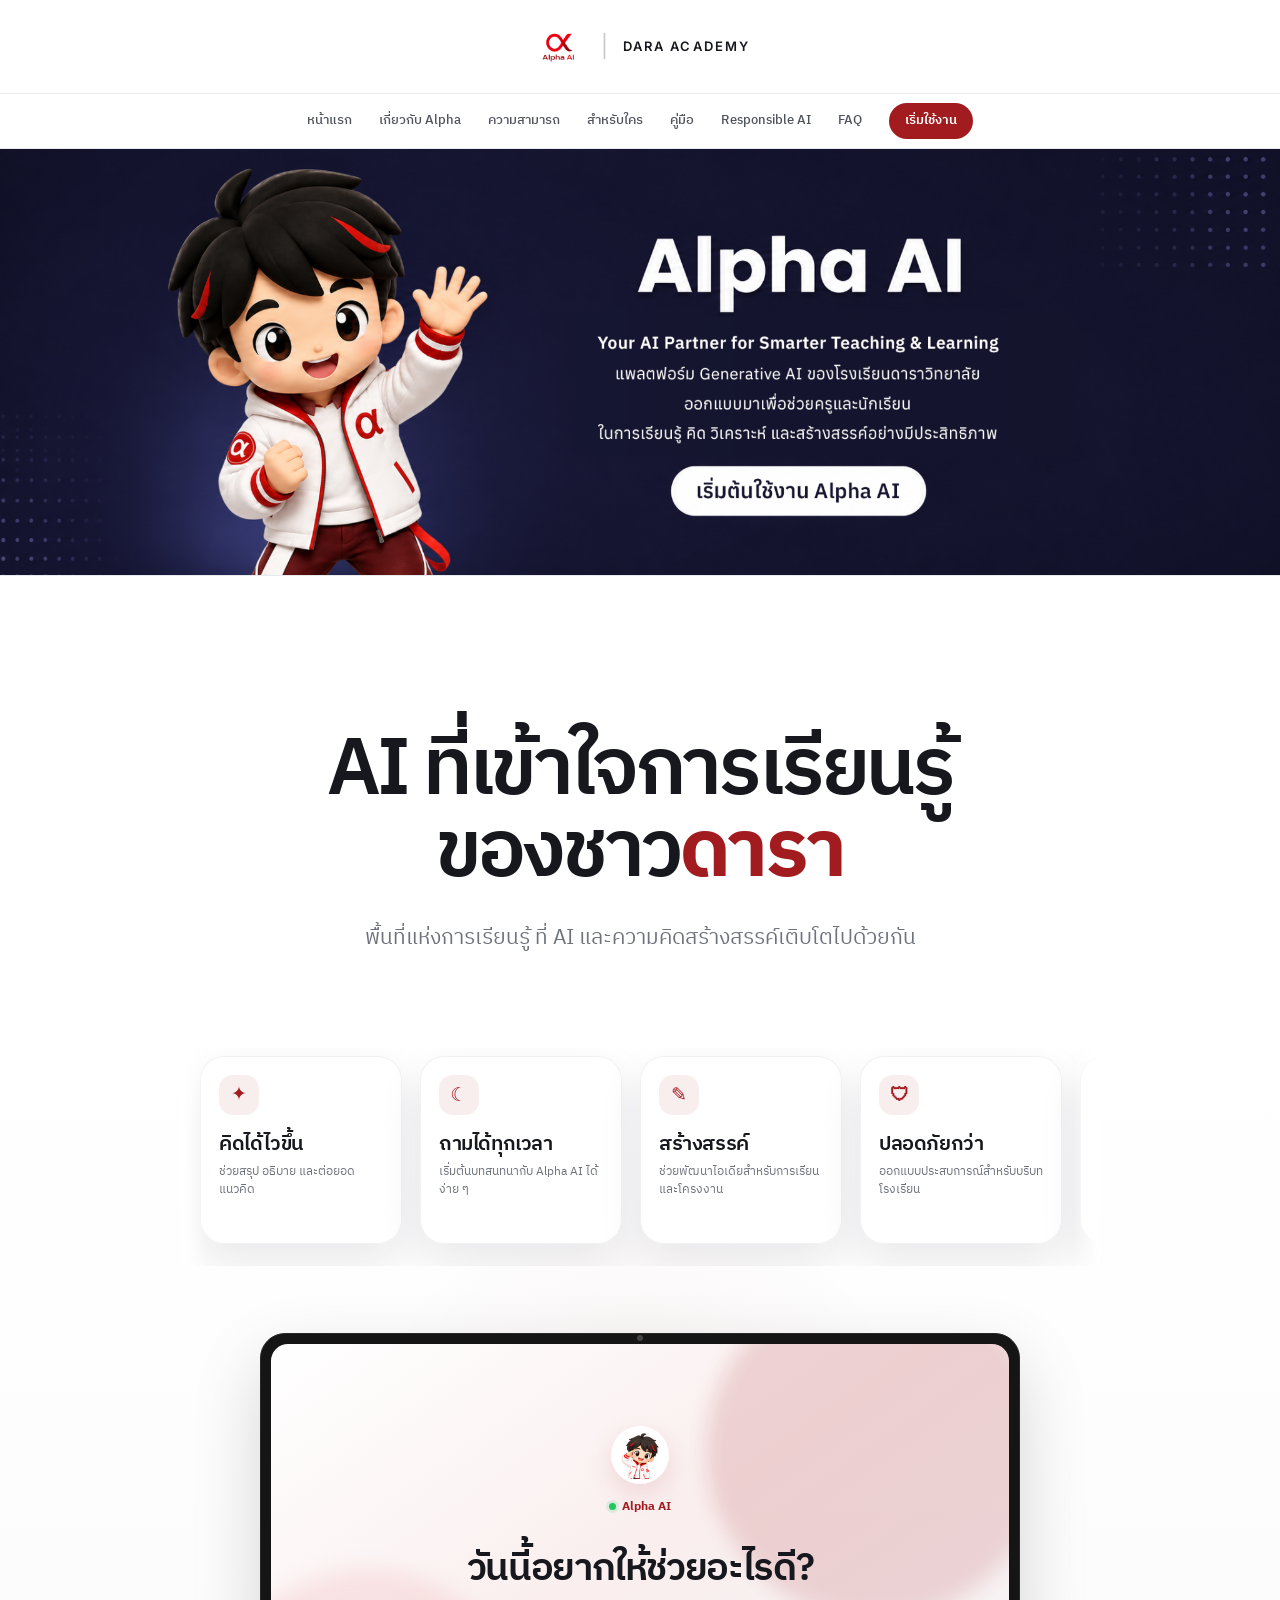
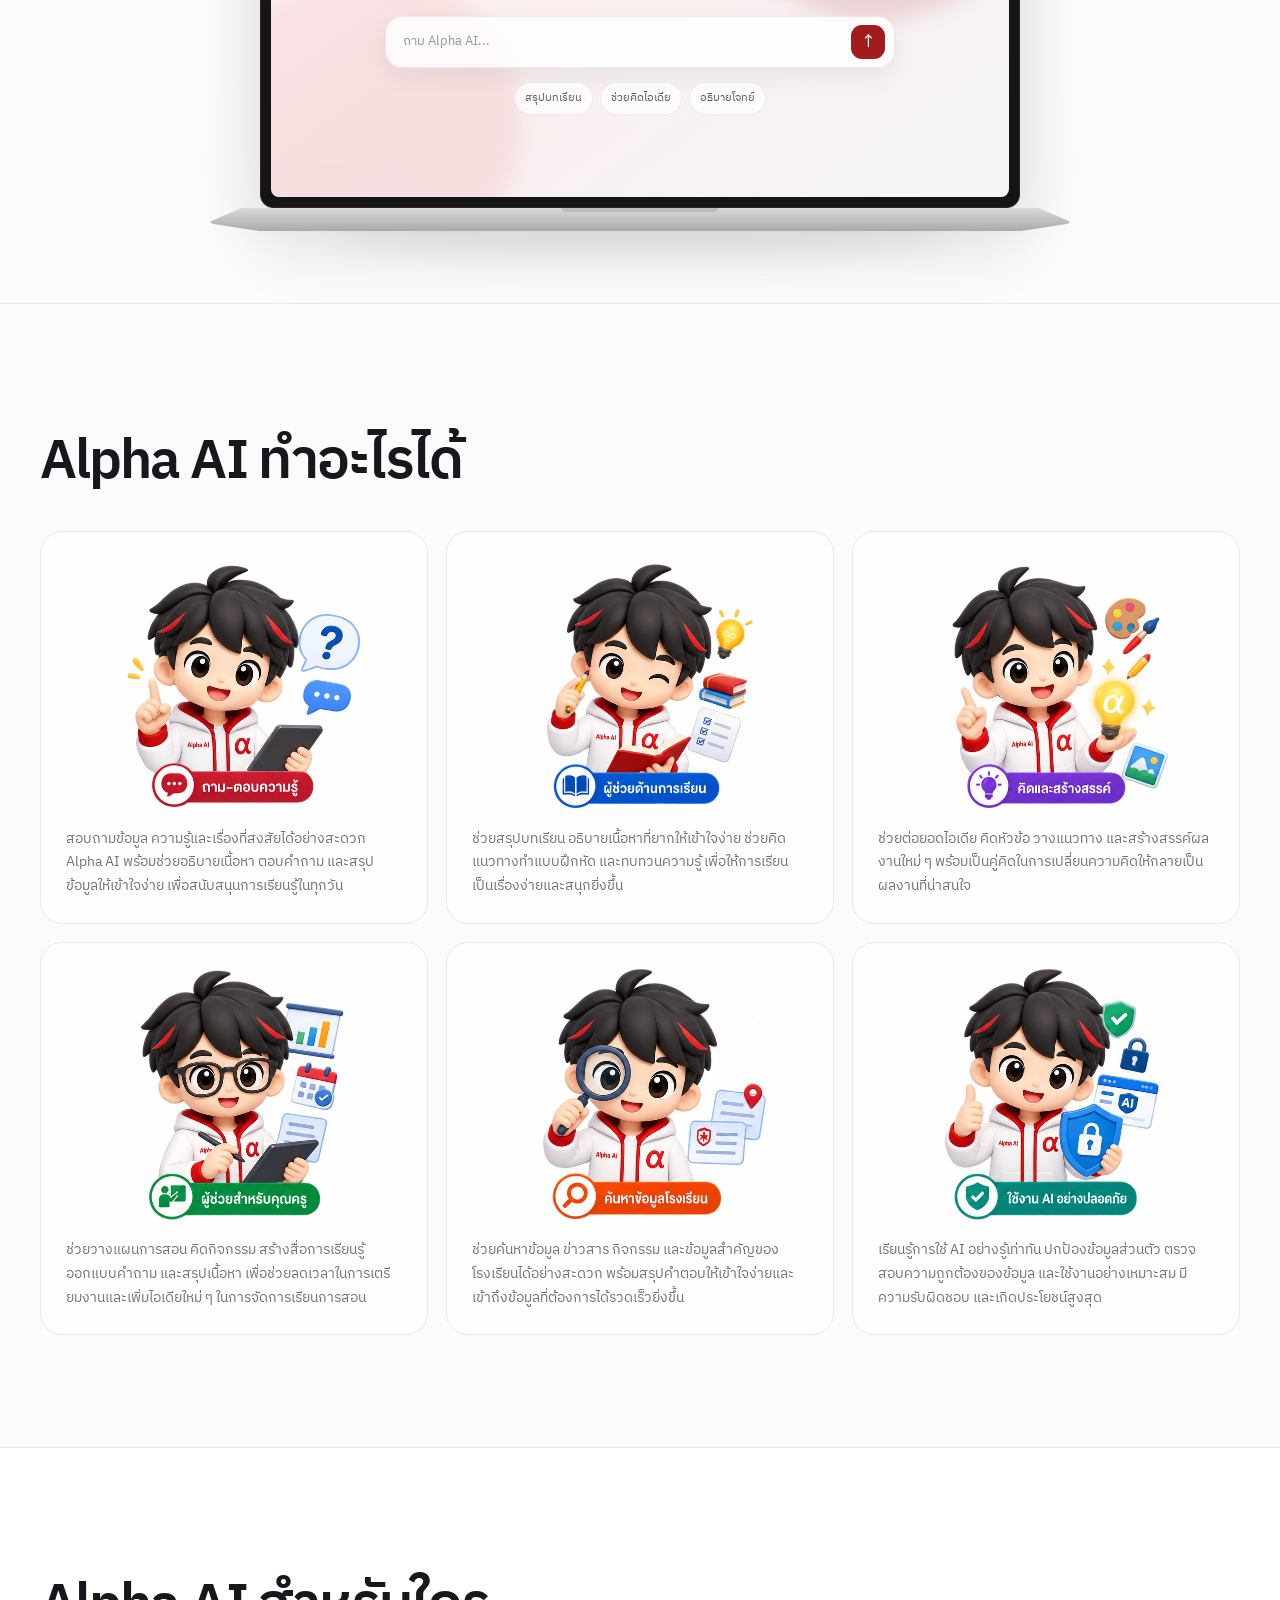
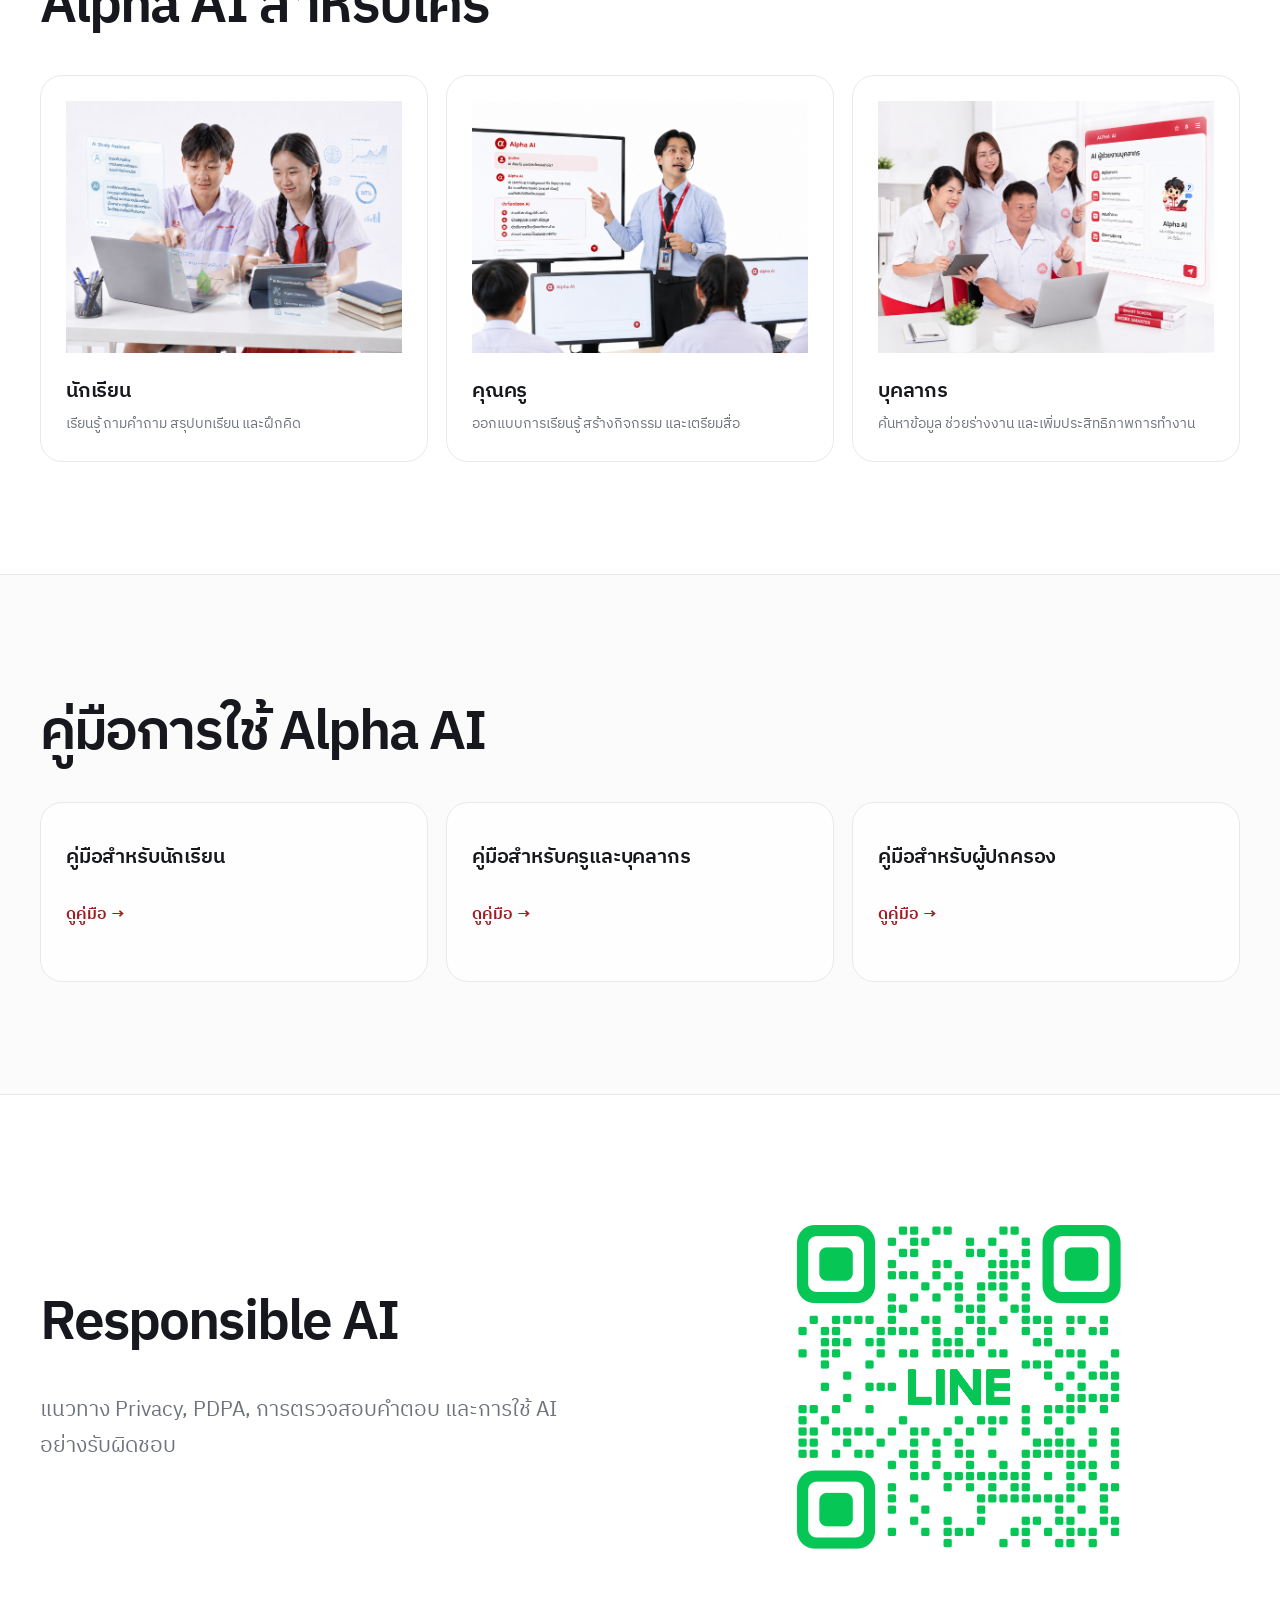
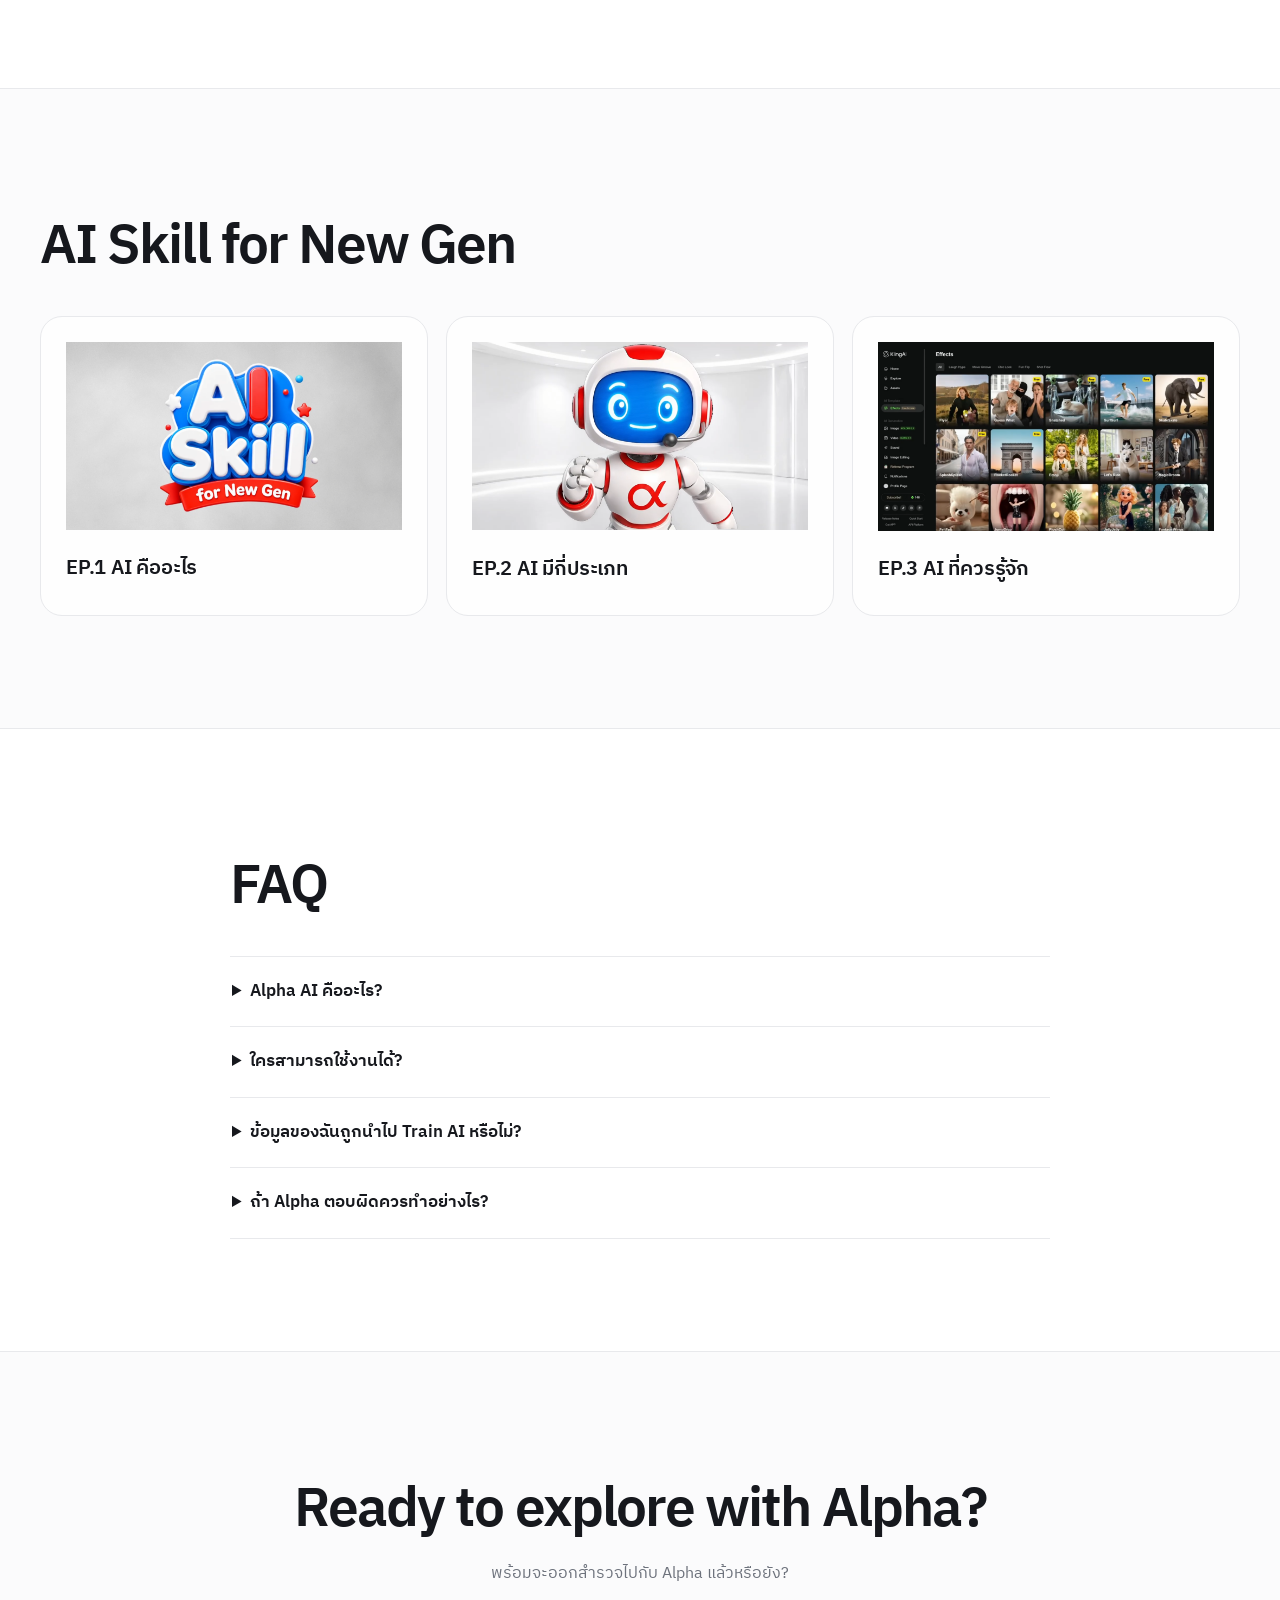
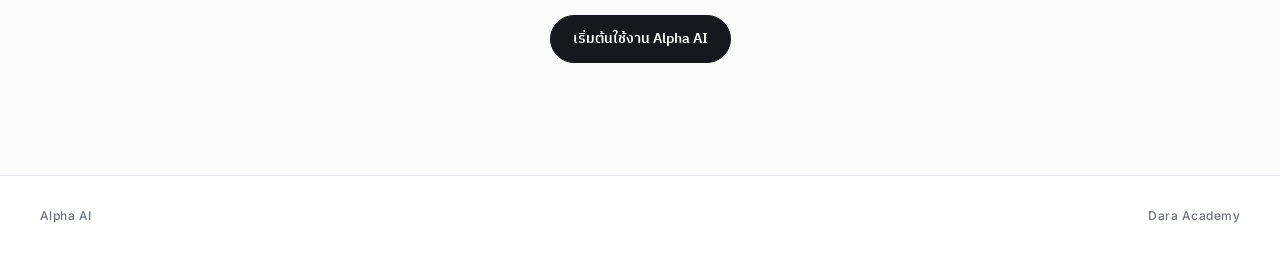
==== commit bf1a441b: "index.html" ====
--- a/index.html
+++ b/index.html
@@ -311,7 +311,7 @@
         </div>
 
         <div class="portrait">
-  <img src="assets/PDPA_Alpha.png" alt="PDPA Alpha AI">
+  <center><img src="assets/PDPA_Alpha.png" alt="PDPA Alpha AI"></center>
 </div>
       </div>
     </section>
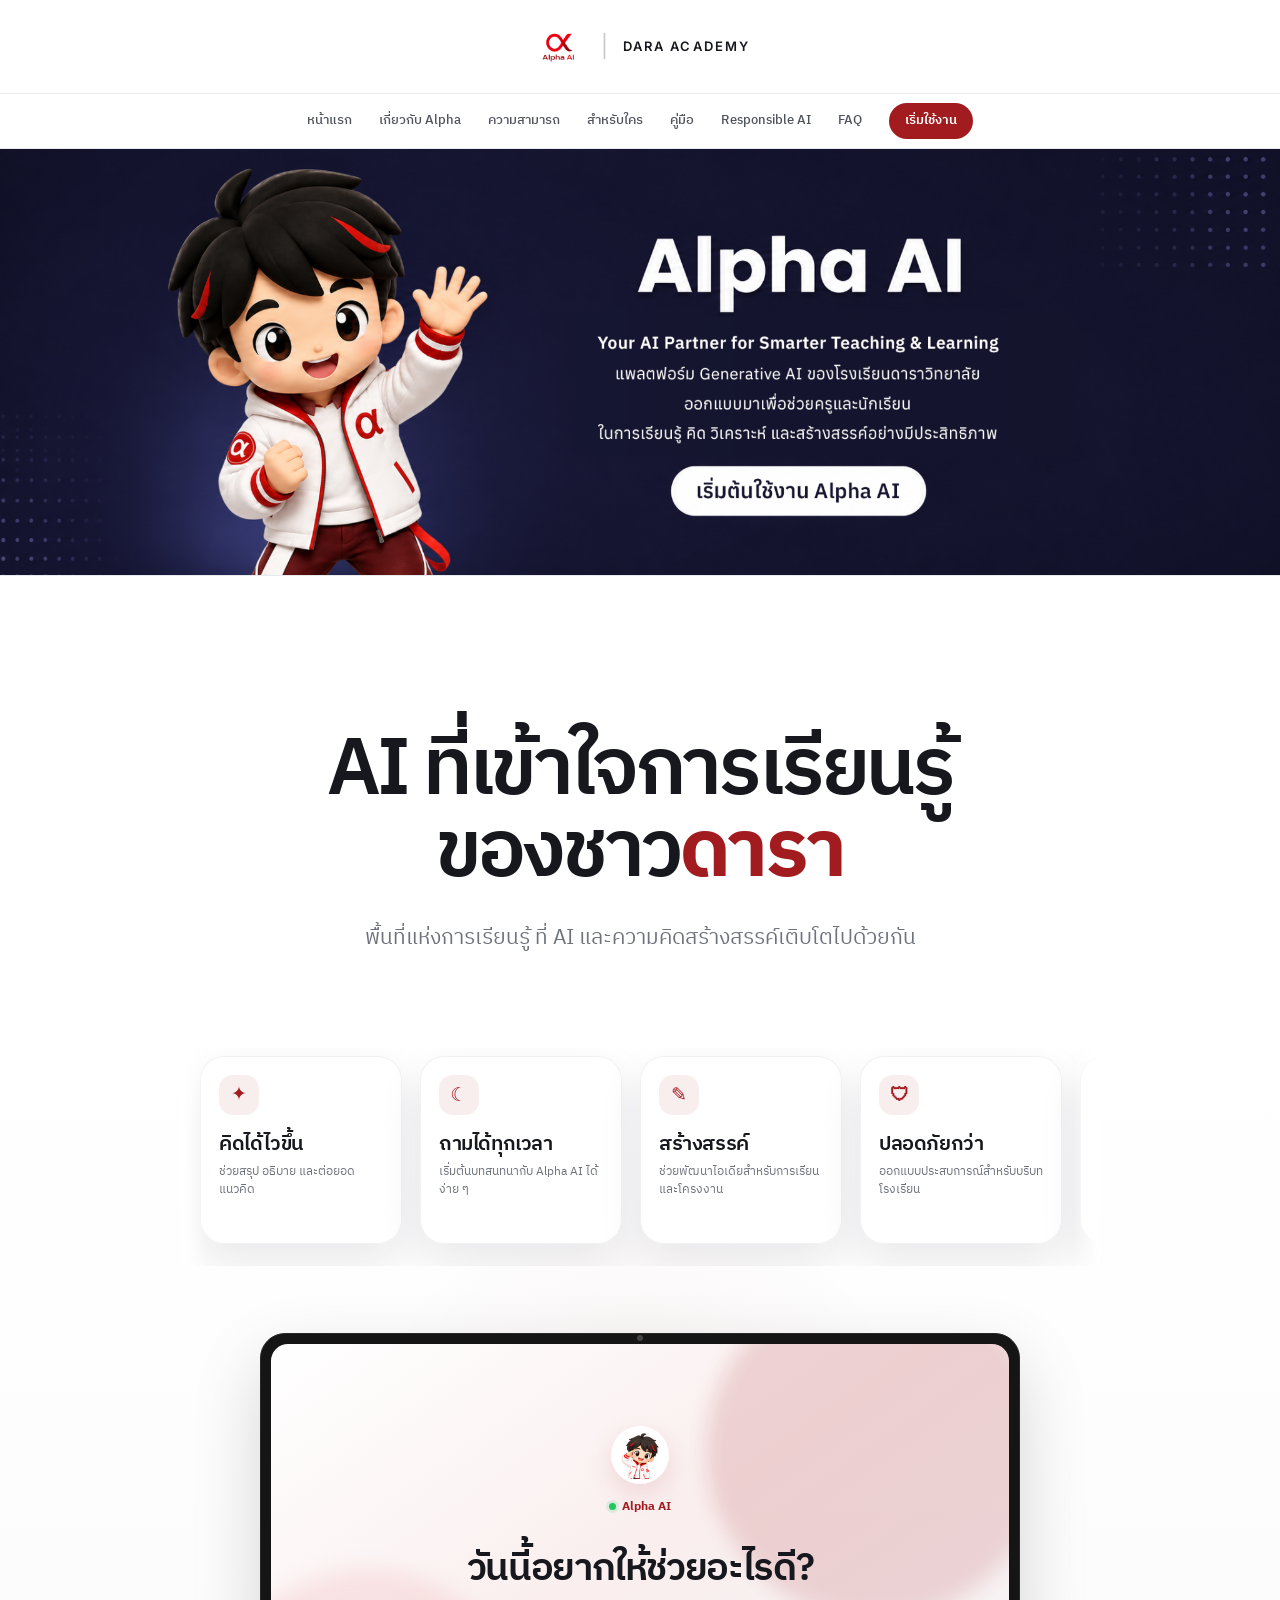
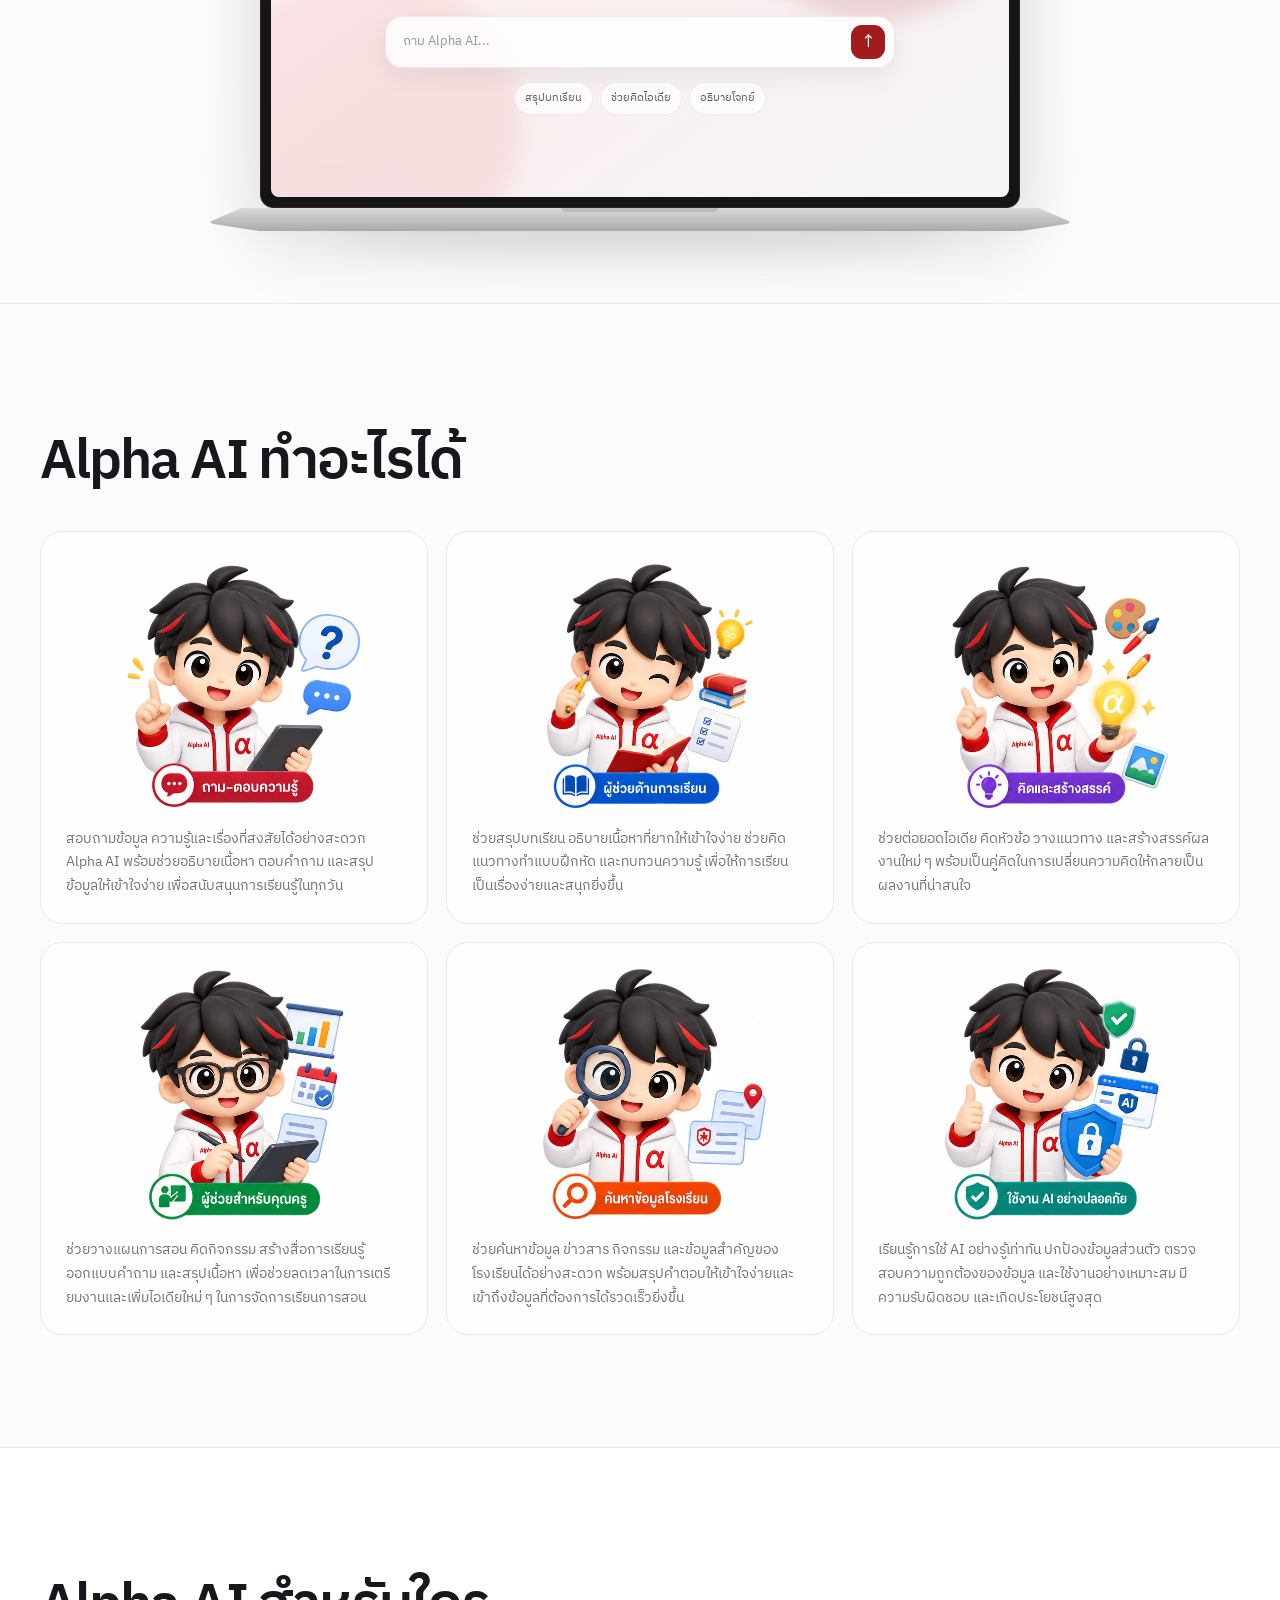
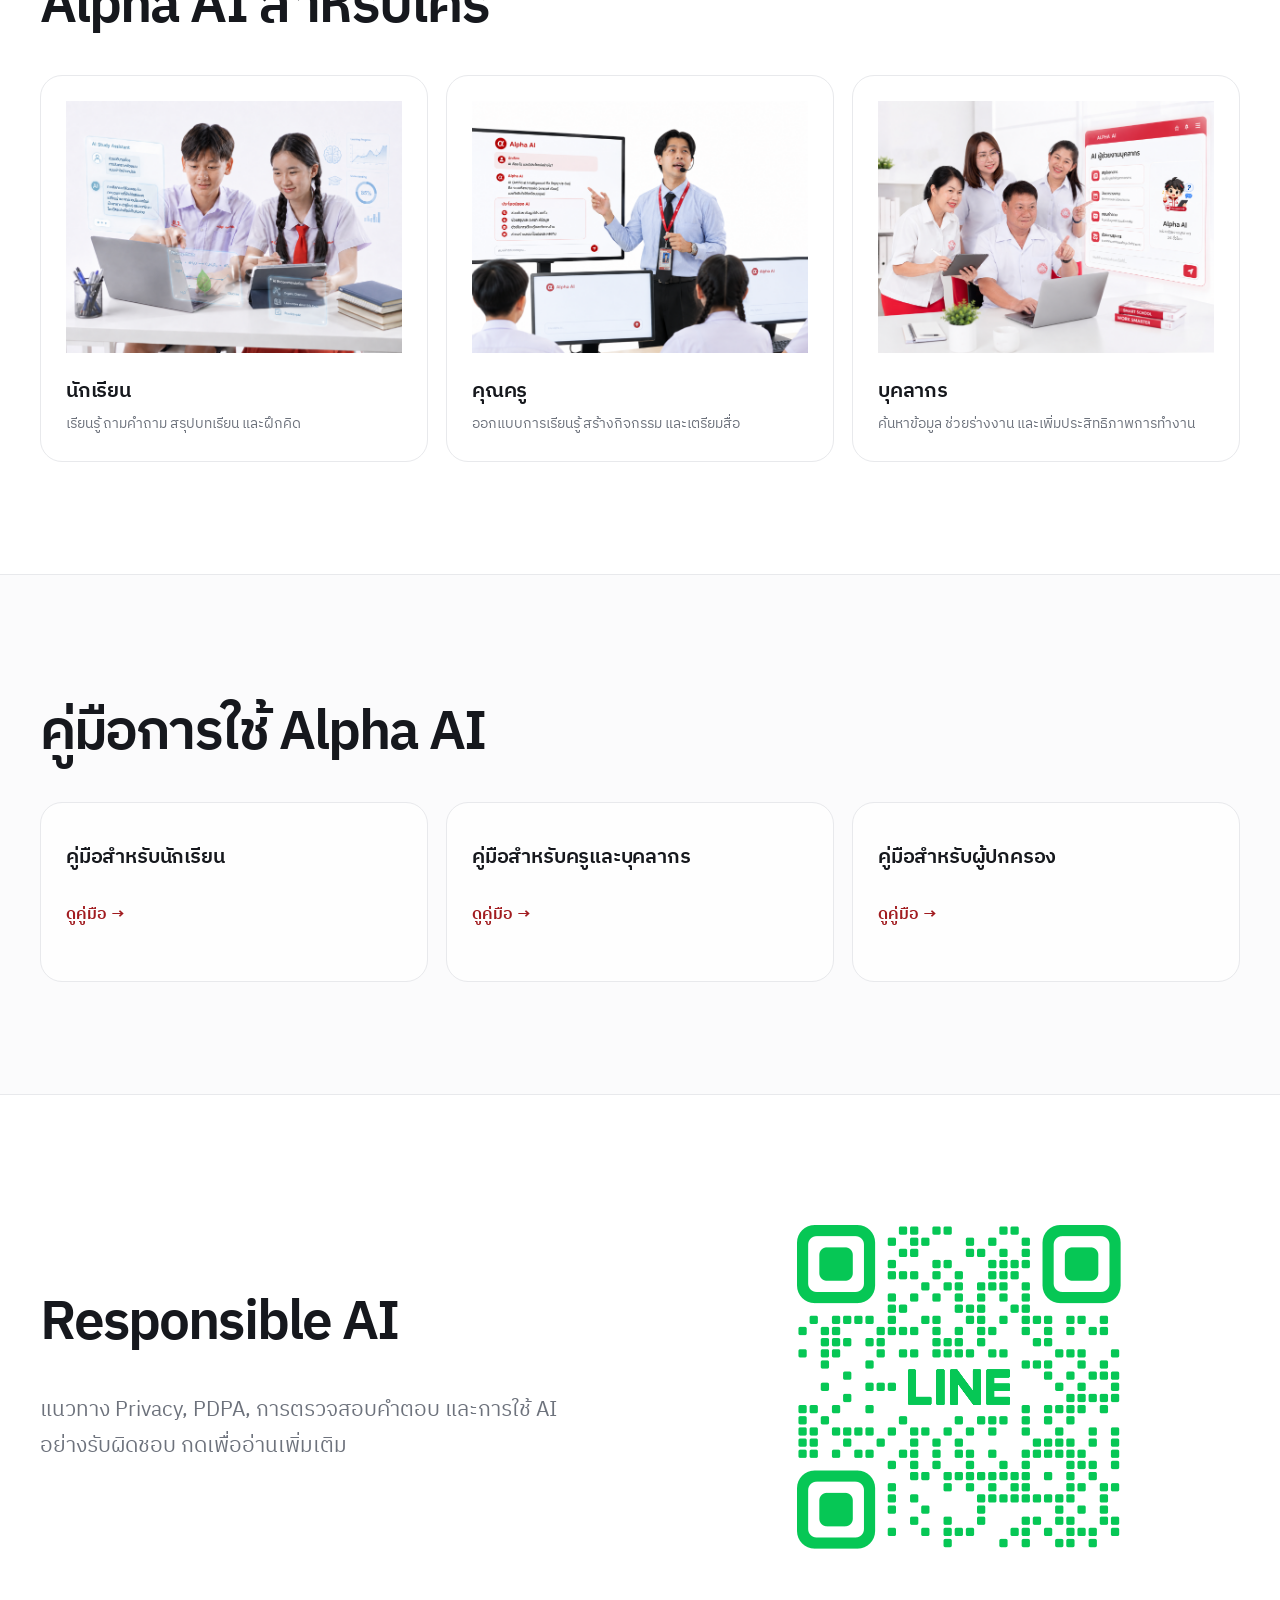
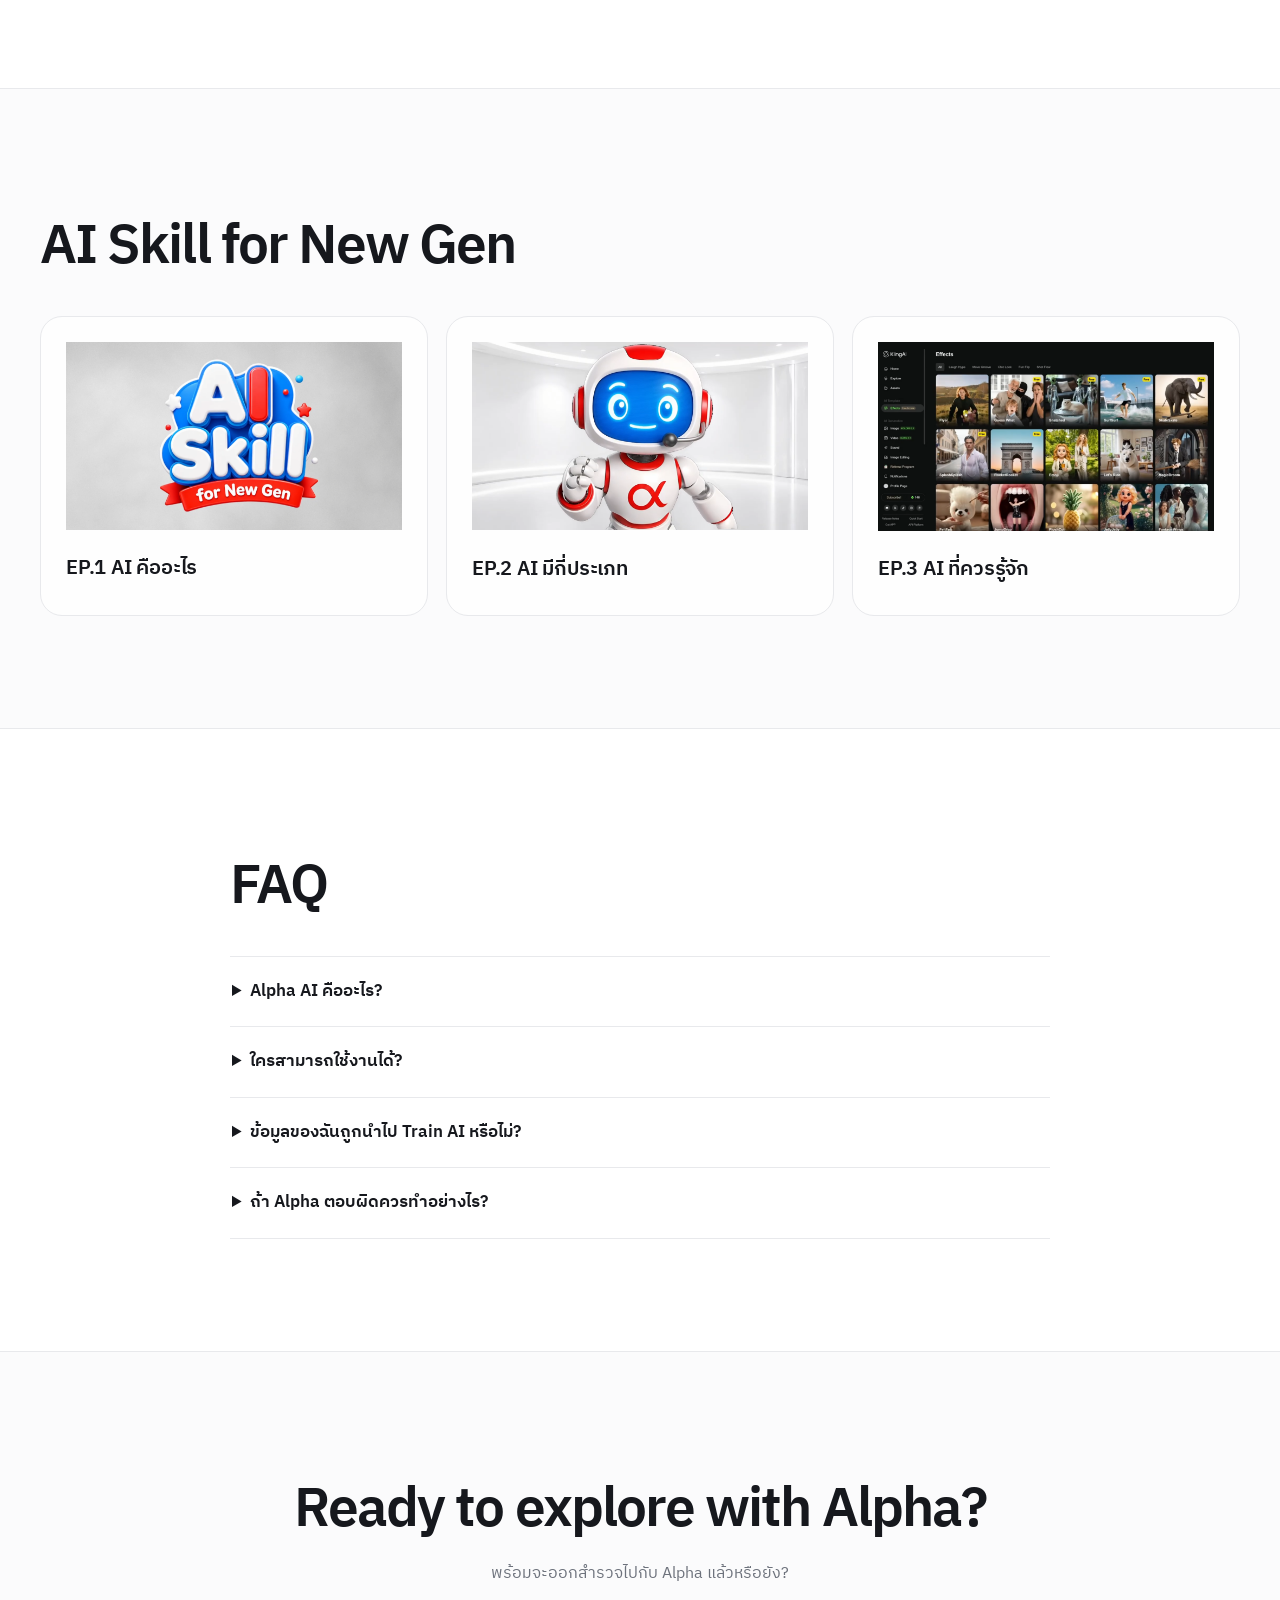
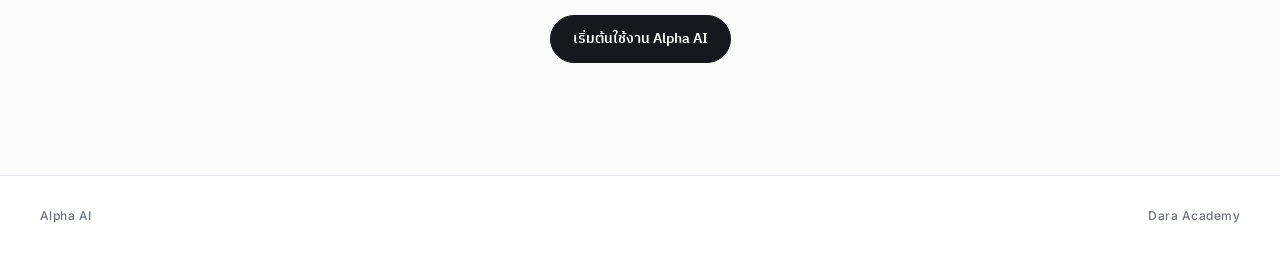
==== commit c2897f12: "index.html" ====
--- a/index.html
+++ b/index.html
@@ -306,7 +306,9 @@
           <h2>Responsible AI</h2>
           <p class="lead">
             แนวทาง Privacy, PDPA, การตรวจสอบคำตอบ
-            และการใช้ AI อย่างรับผิดชอบ
+            และการใช้ AI อย่างรับผิดชอบ <a href="https://arnans.github.io/dara/fact-sheet.html">
+      กดเพื่ออ่านเพิ่มเติม
+    </a>
           </p>
         </div>
 
@@ -382,22 +384,34 @@
 
         <details>
           <summary>Alpha AI คืออะไร?</summary>
-          <p>พื้นที่สำหรับคำตอบ</p>
+          <p>   • Alpha เป็นผู้ช่วย AI ที่นักเรียนสามารถพูดคุยผ่านแชต เพื่อถามคำถาม
+  ทบทวนบทเรียน และช่วยทำงานที่ครูมอบหมายภายใต้ขอบเขตที่ครูกำหนด
+  <br><br>
+  • นักเรียน ครู และบุคลากรของโรงเรียนสามารถเข้าใช้งานด้วยบัญชี Google
+  Workspace ที่โรงเรียนออกให้เท่านั้น บุคคลภายนอกไม่สามารถเข้าใช้งานได้
+  <br><br>
+  • Alpha เปิดให้ใช้งานฟรี โดยสิทธิ์เข้าใช้จะสิ้นสุดลงเมื่อพ้นสภาพการเป็นนักเรียน
+  หรือบุคลากรของโรงเรียน
+  <br><br>
+  • Alpha มีบทบาทในการช่วยเสริมการเรียนรู้ โดยคุณครูยังคงเป็นผู้สอน
+  ให้คำแนะนำ และดูแลนักเรียนเช่นเดิม </p>
         </details>
 
         <details>
           <summary>ใครสามารถใช้งานได้?</summary>
-          <p>พื้นที่สำหรับคำตอบ</p>
+          <p>• นักเรียน คุณครู และบุคลากรของโรงเรียนดาราวิทยาลัยที่มีบัญชี Google Workspace ซึ่งโรงเรียนออกให้</p>
         </details>
 
         <details>
           <summary>ข้อมูลของฉันถูกนำไป Train AI หรือไม่?</summary>
-          <p>พื้นที่สำหรับคำตอบ</p>
+          <p>• ไม่ ข้อมูลและบทสนทนาของผู้ใช้งานจะไม่ถูกนำไปใช้เพื่อฝึกสอนหรือพัฒนาโมเดล AI
+  อย่างไรก็ตาม ควรหลีกเลี่ยงการส่งข้อมูลส่วนบุคคลหรือข้อมูลสำคัญผ่านระบบ</p>
         </details>
 
         <details>
           <summary>ถ้า Alpha ตอบผิดควรทำอย่างไร?</summary>
-          <p>พื้นที่สำหรับคำตอบ</p>
+          <p>• ควรตรวจสอบข้อมูลจากหนังสือเรียน แหล่งข้อมูลที่น่าเชื่อถือ หรือสอบถามคุณครูเพิ่มเติม
+  และไม่ควรนำคำตอบของ Alpha ไปใช้ทันทีโดยยังไม่ได้ตรวจสอบความถูกต้อง</p>
         </details>
       </div>
     </section>
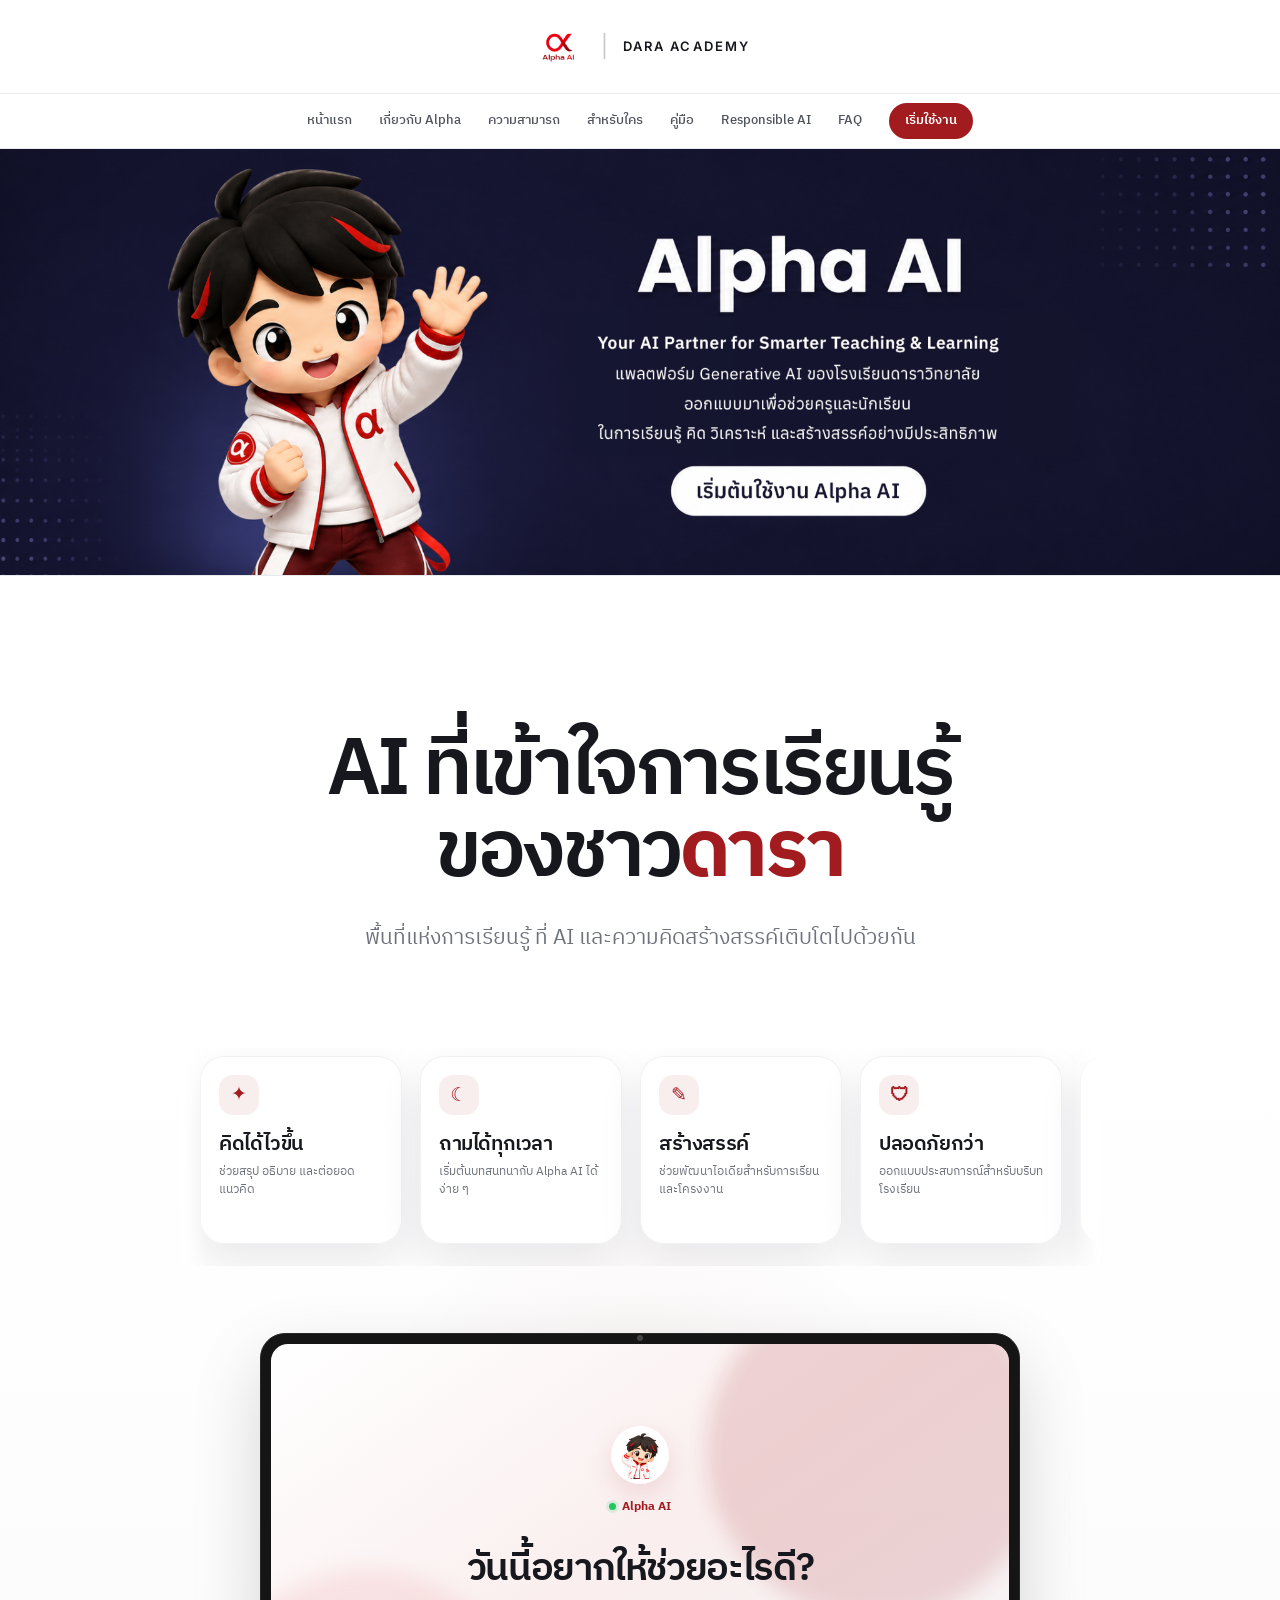
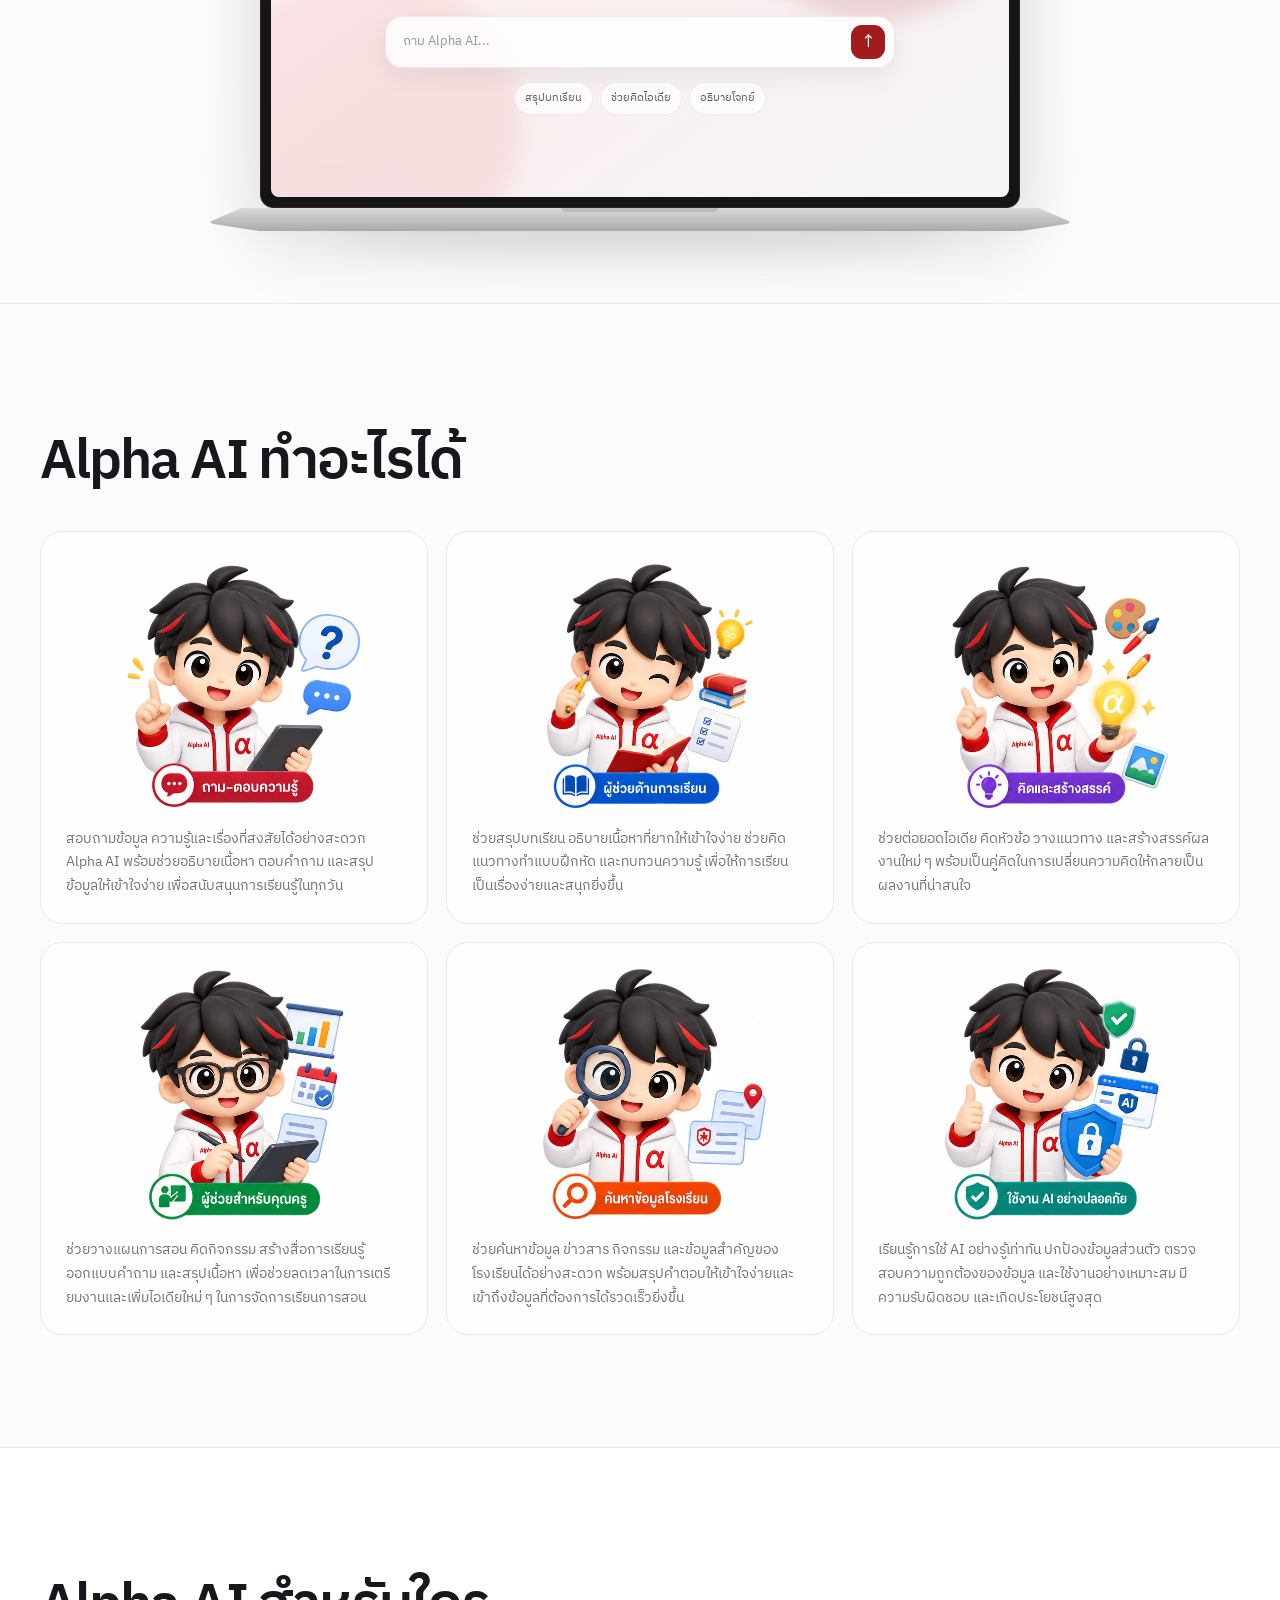
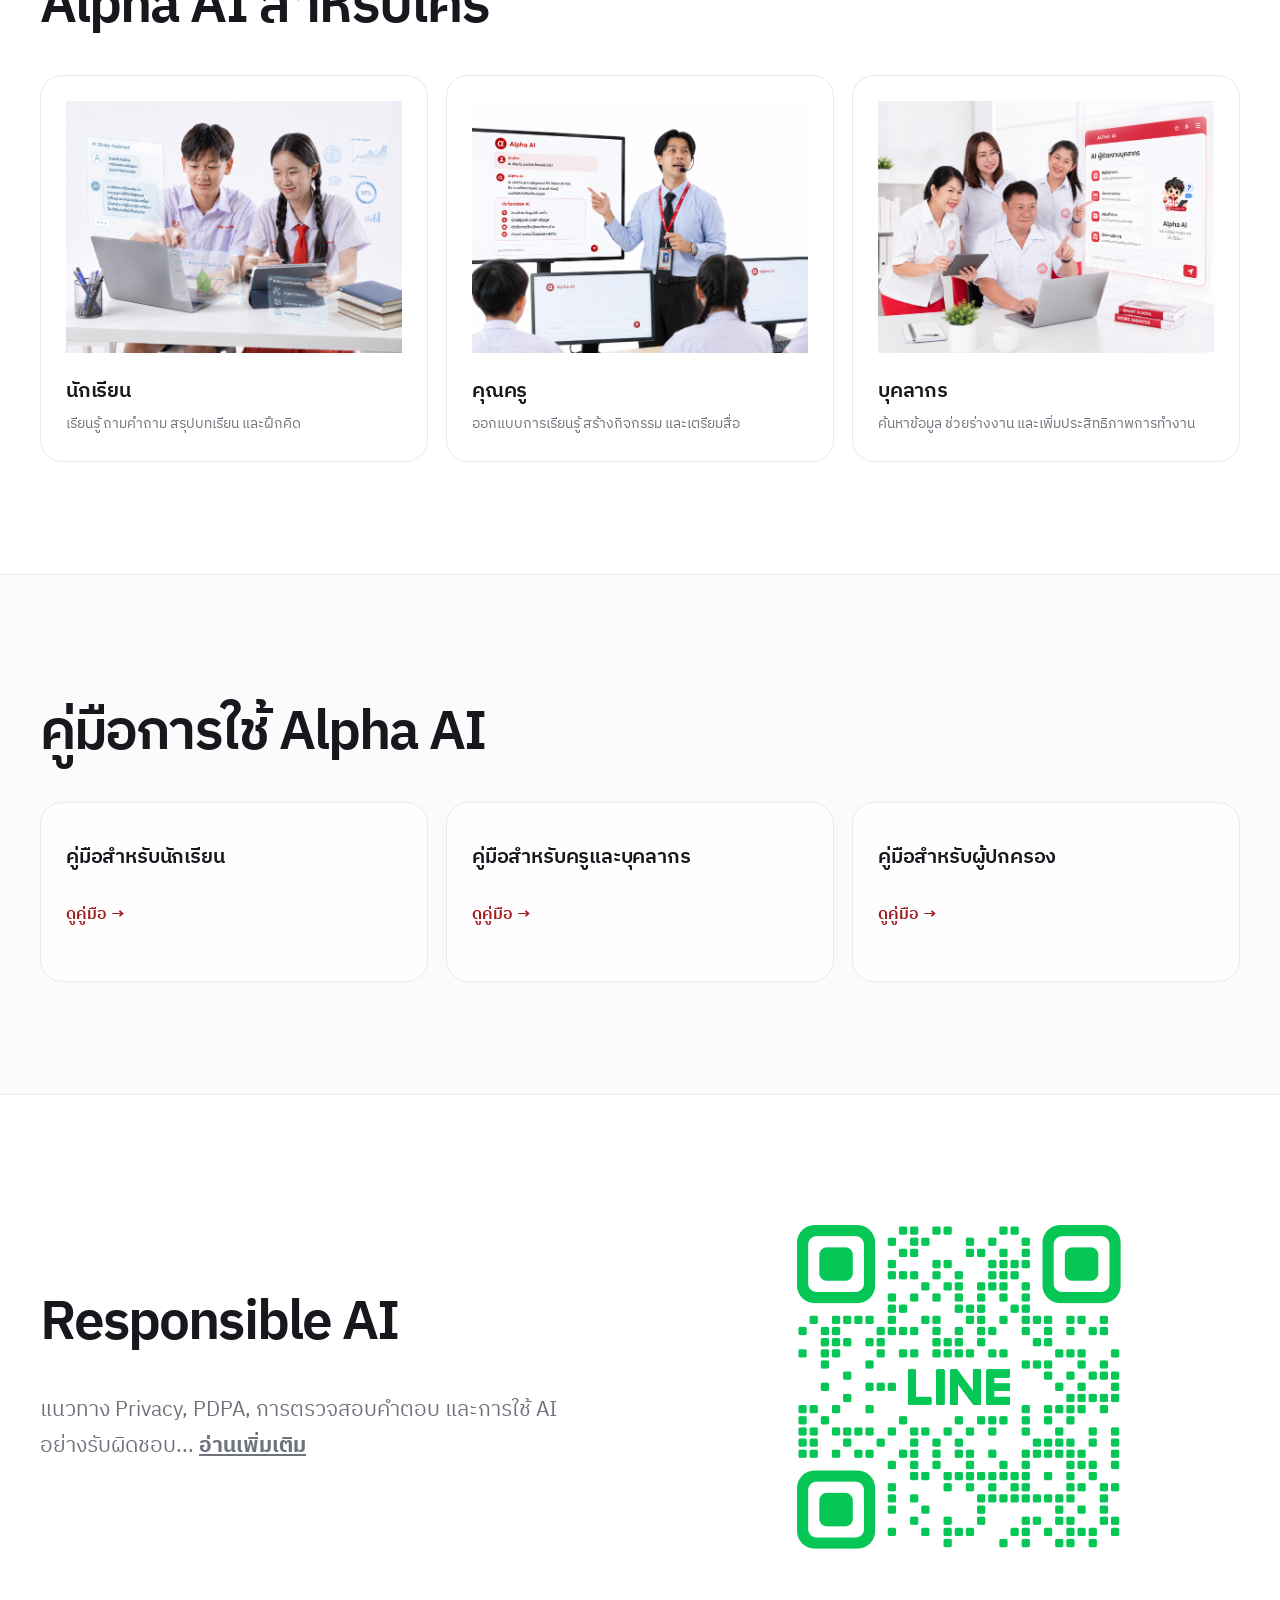
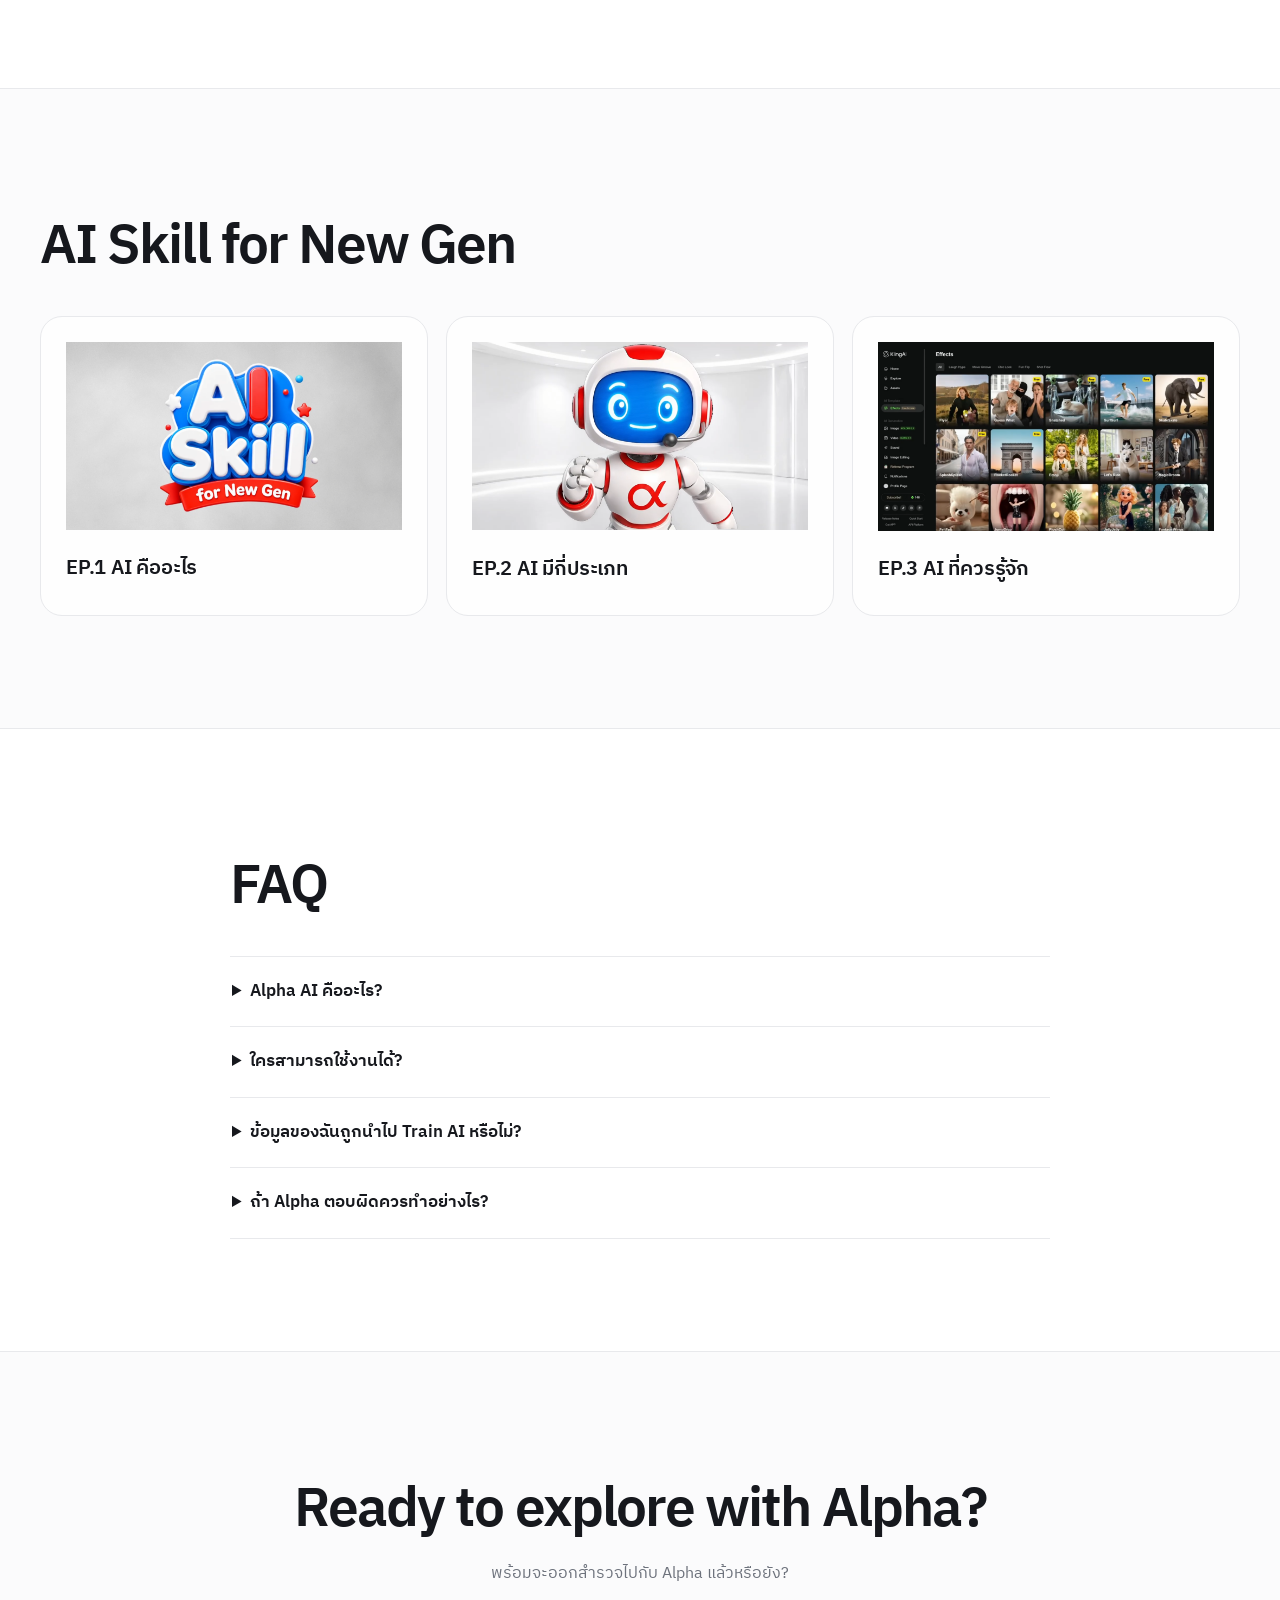
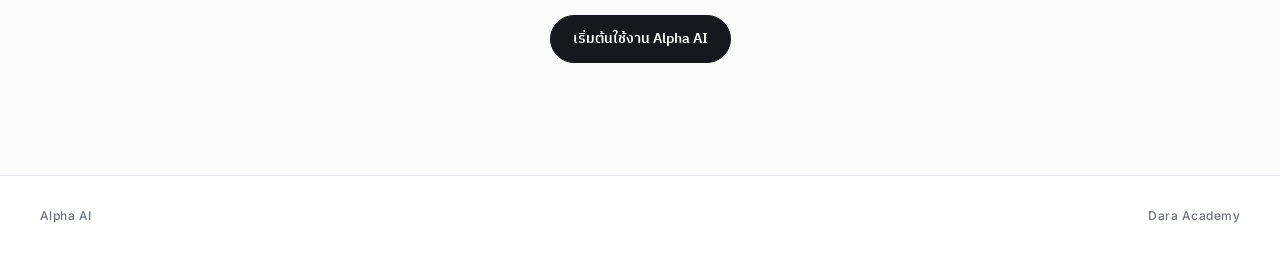
==== commit 5f2aeebf: "index.html" ====
--- a/index.html
+++ b/index.html
@@ -306,9 +306,9 @@
           <h2>Responsible AI</h2>
           <p class="lead">
             แนวทาง Privacy, PDPA, การตรวจสอบคำตอบ
-            และการใช้ AI อย่างรับผิดชอบ <a href="https://arnans.github.io/dara/fact-sheet.html">
-      กดเพื่ออ่านเพิ่มเติม
-    </a>
+            และการใช้ AI อย่างรับผิดชอบ... <a href="https://arnans.github.io/dara/fact-sheet.html">
+  <strong><u>อ่านเพิ่มเติม</u></strong>
+</a>
           </p>
         </div>
 
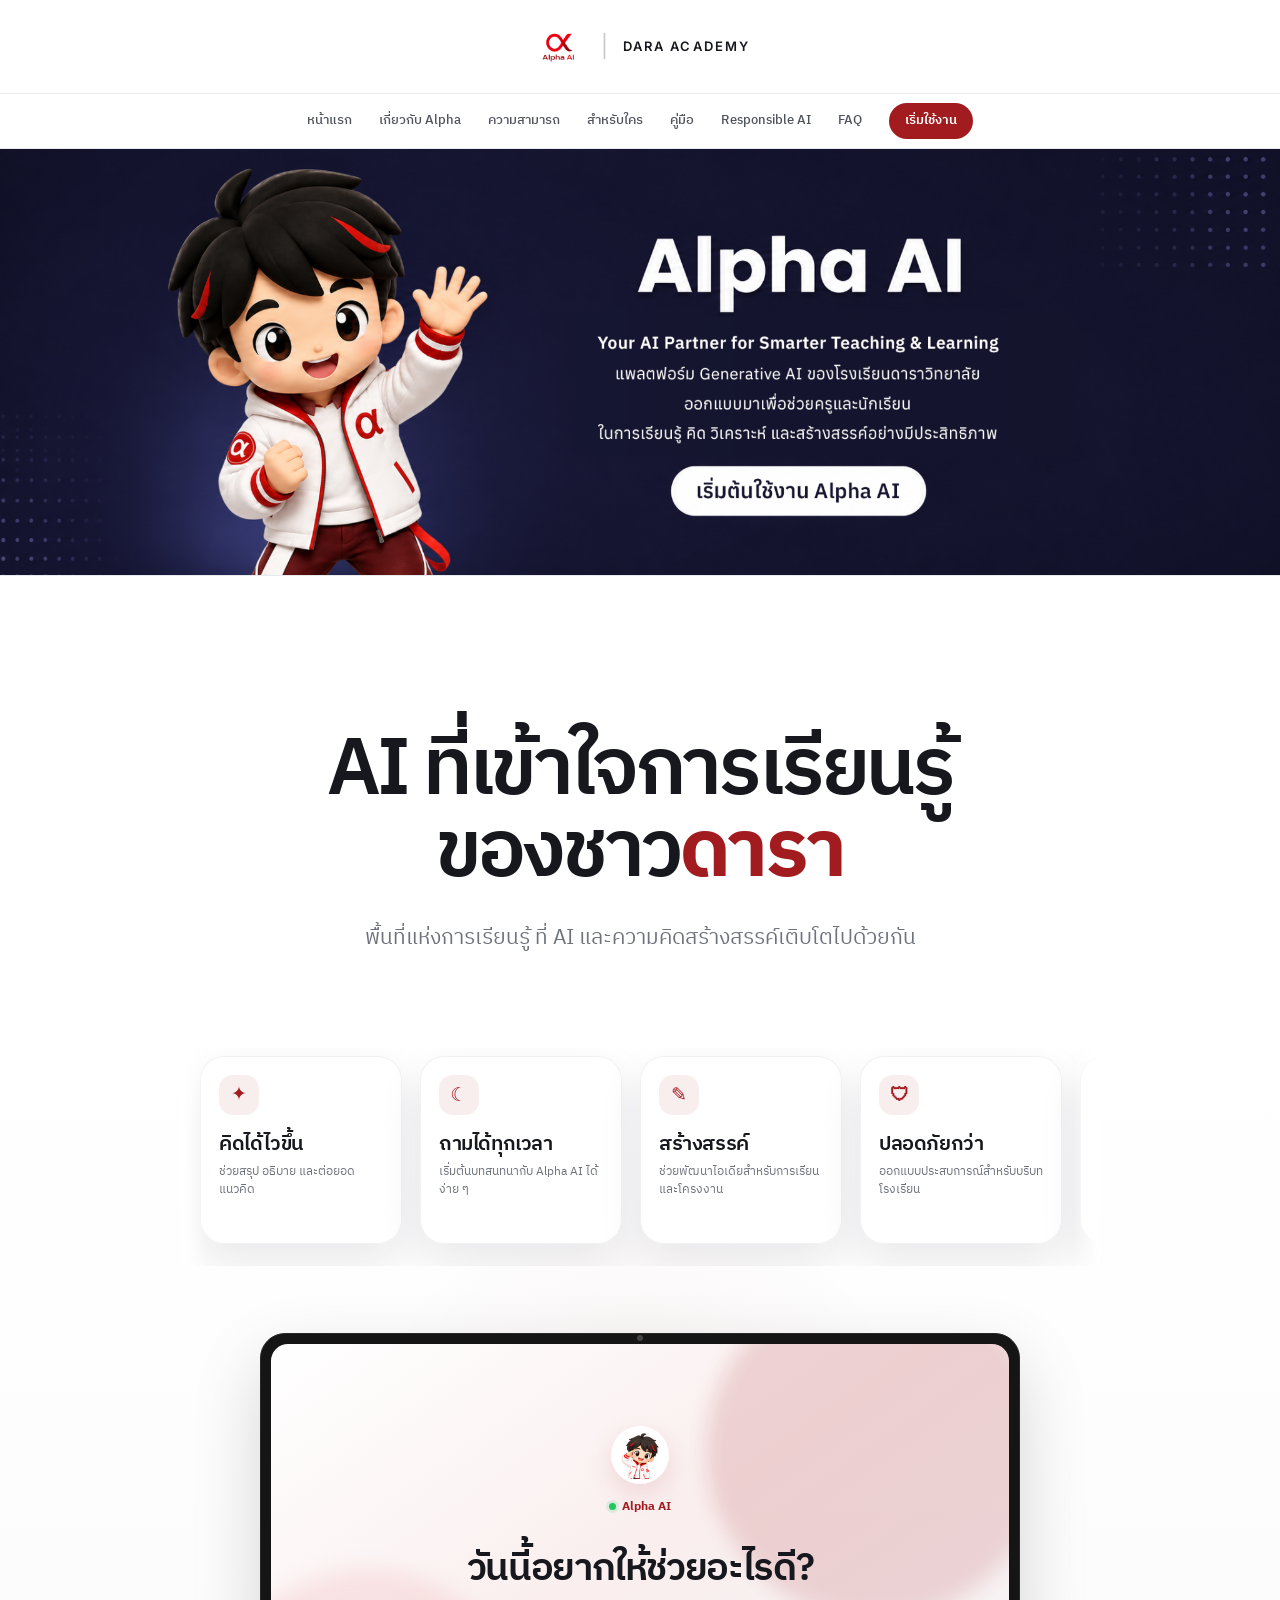
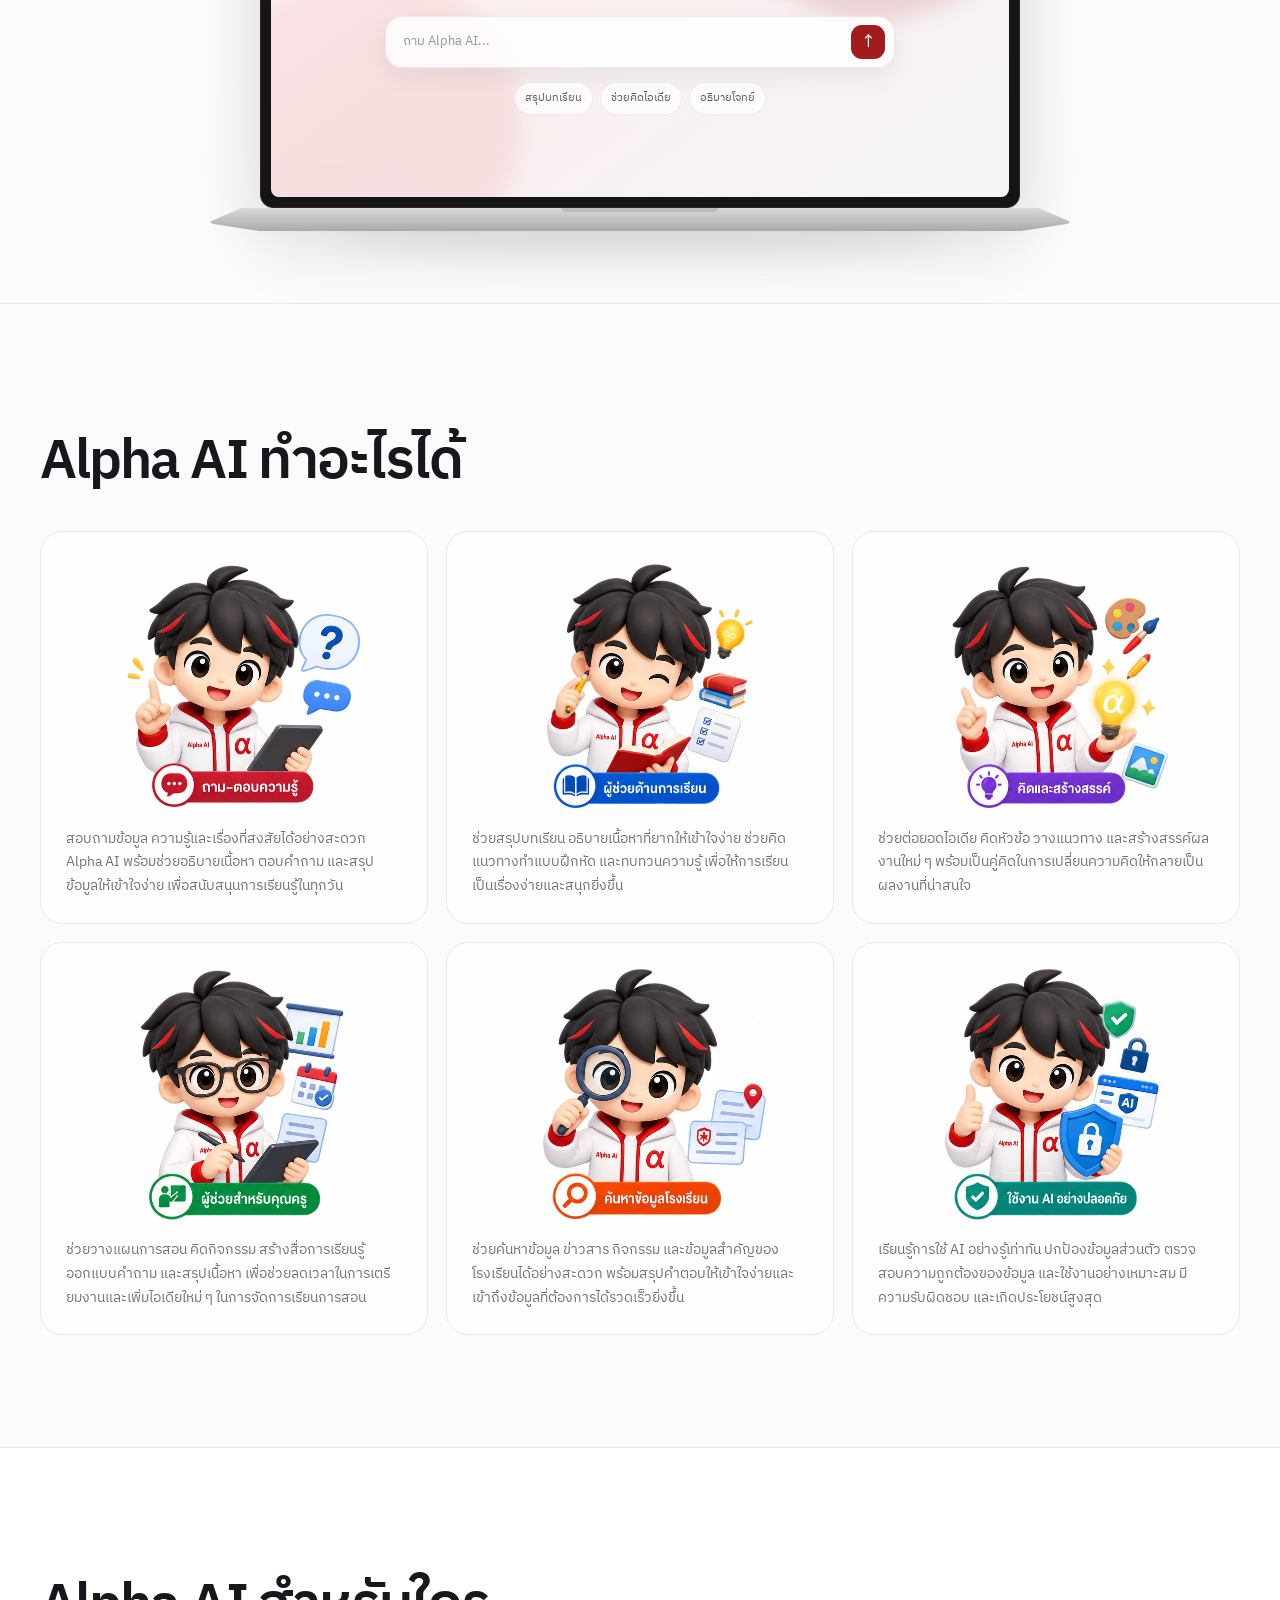
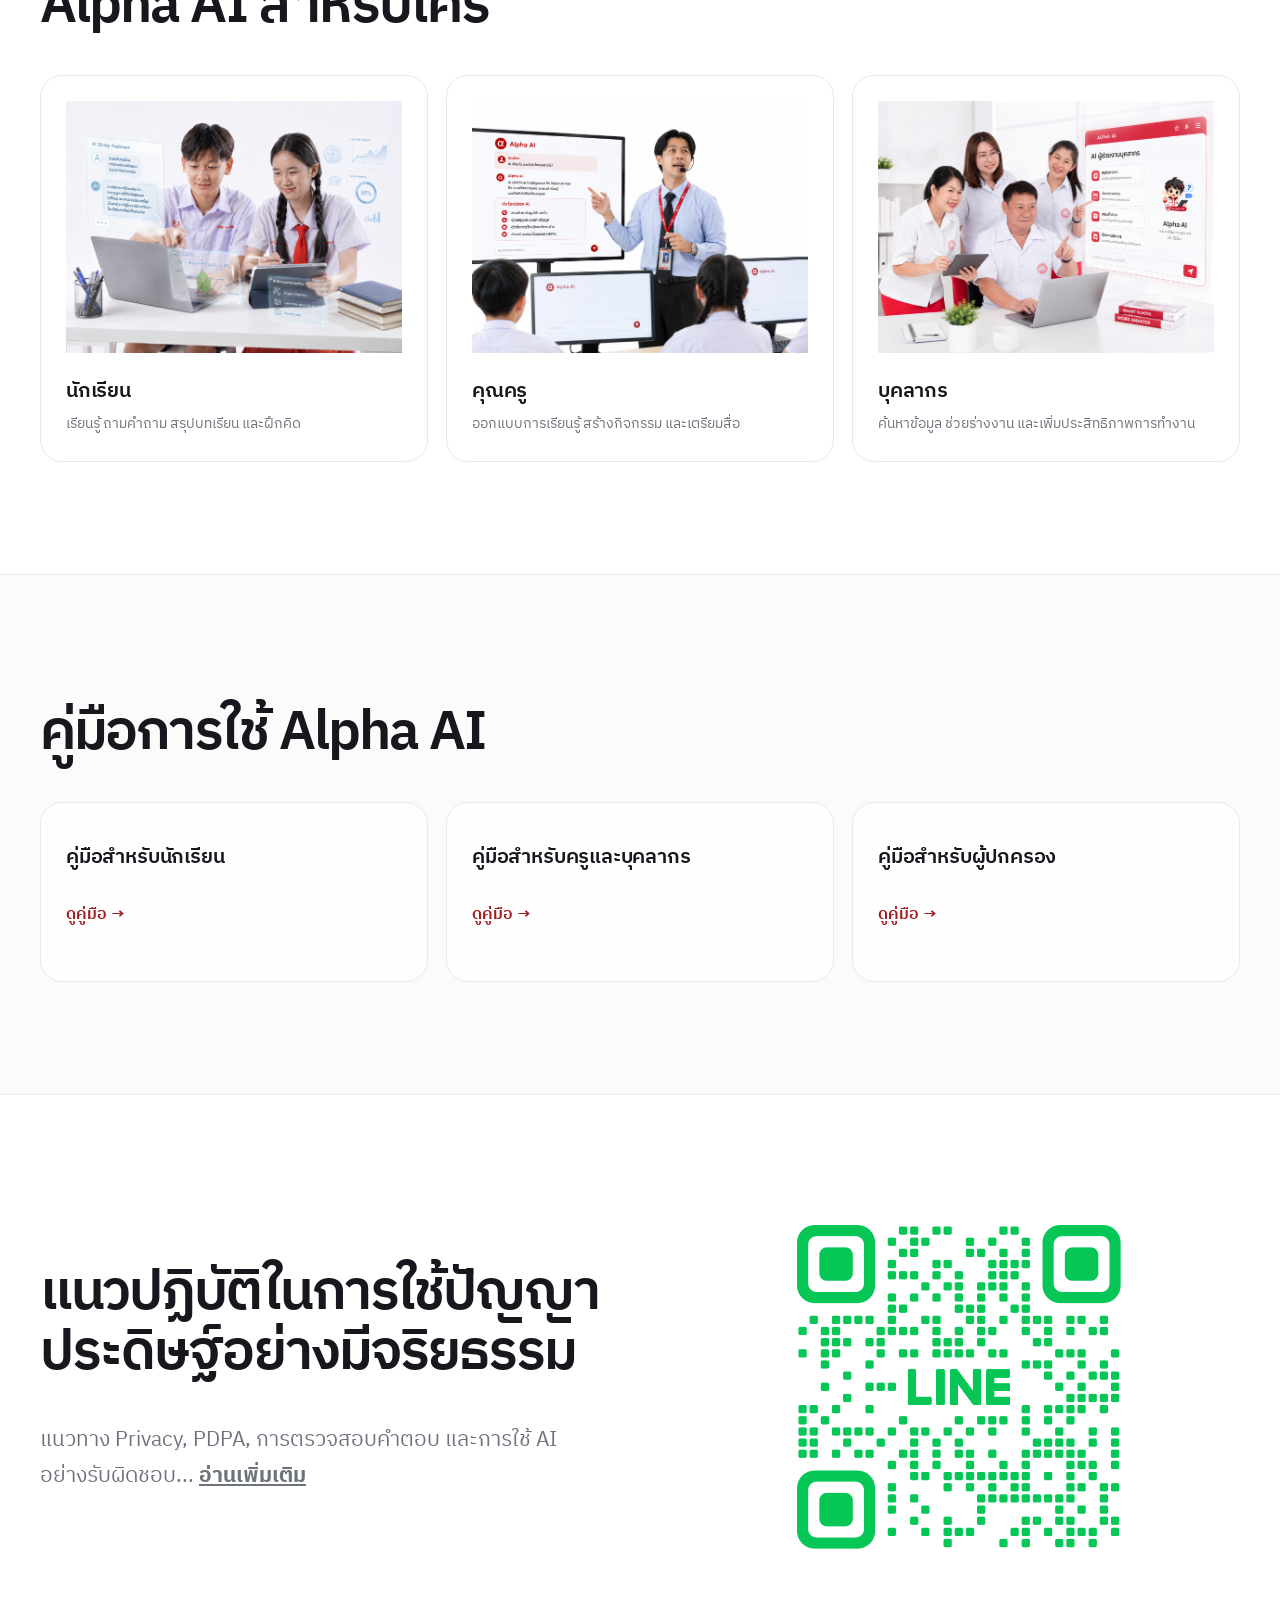
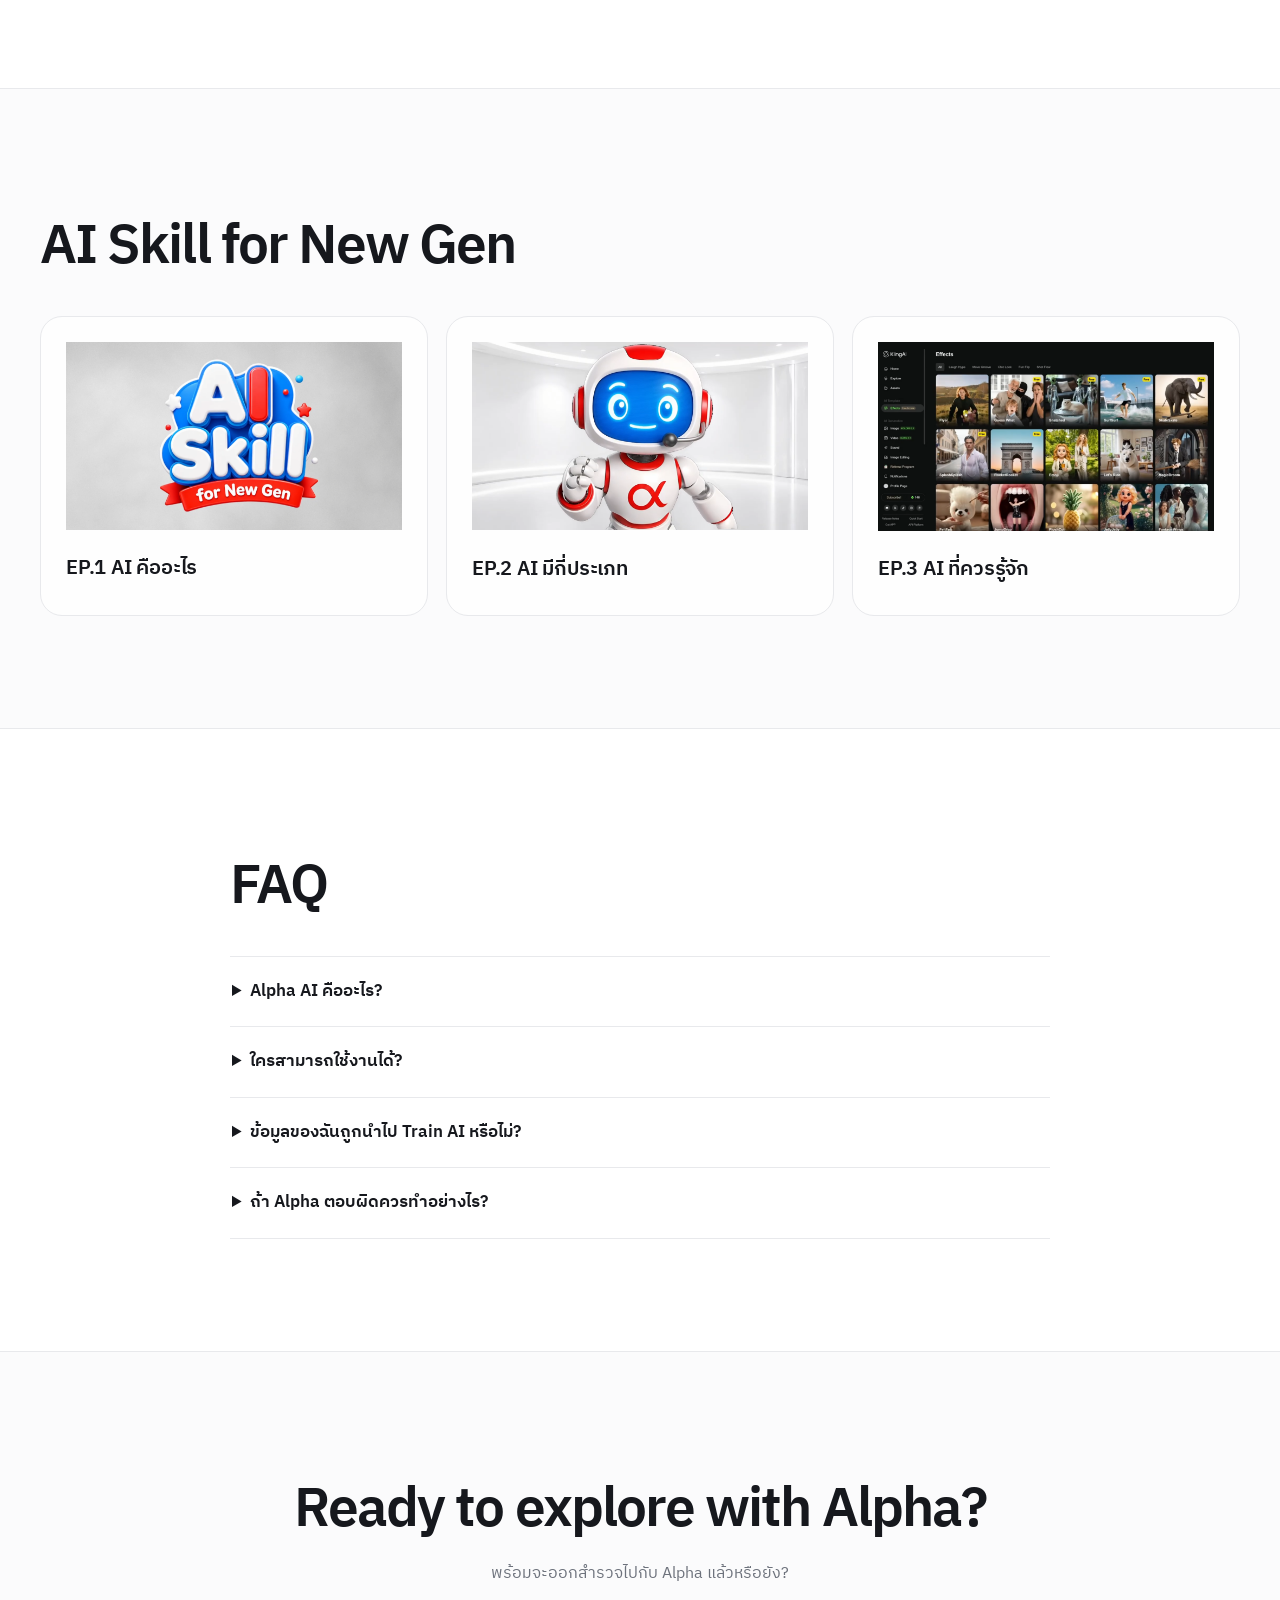
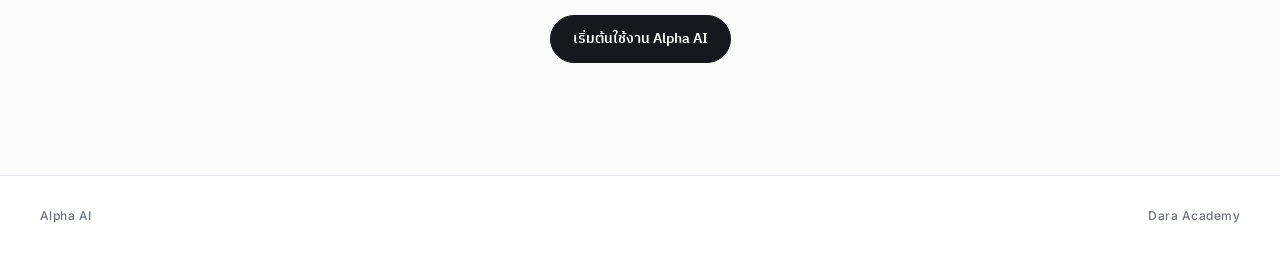
==== commit cb8209e6: "index.html" ====
--- a/index.html
+++ b/index.html
@@ -303,7 +303,7 @@
       <div class="container split">
         <div>
           <p class="eyebrow"></p>
-          <h2>Responsible AI</h2>
+          <h2>แนวปฏิบัติในการใช้ปัญญาประดิษฐ์อย่างมีจริยธรรม</h2>
           <p class="lead">
             แนวทาง Privacy, PDPA, การตรวจสอบคำตอบ
             และการใช้ AI อย่างรับผิดชอบ... <a href="https://arnans.github.io/dara/fact-sheet.html">
